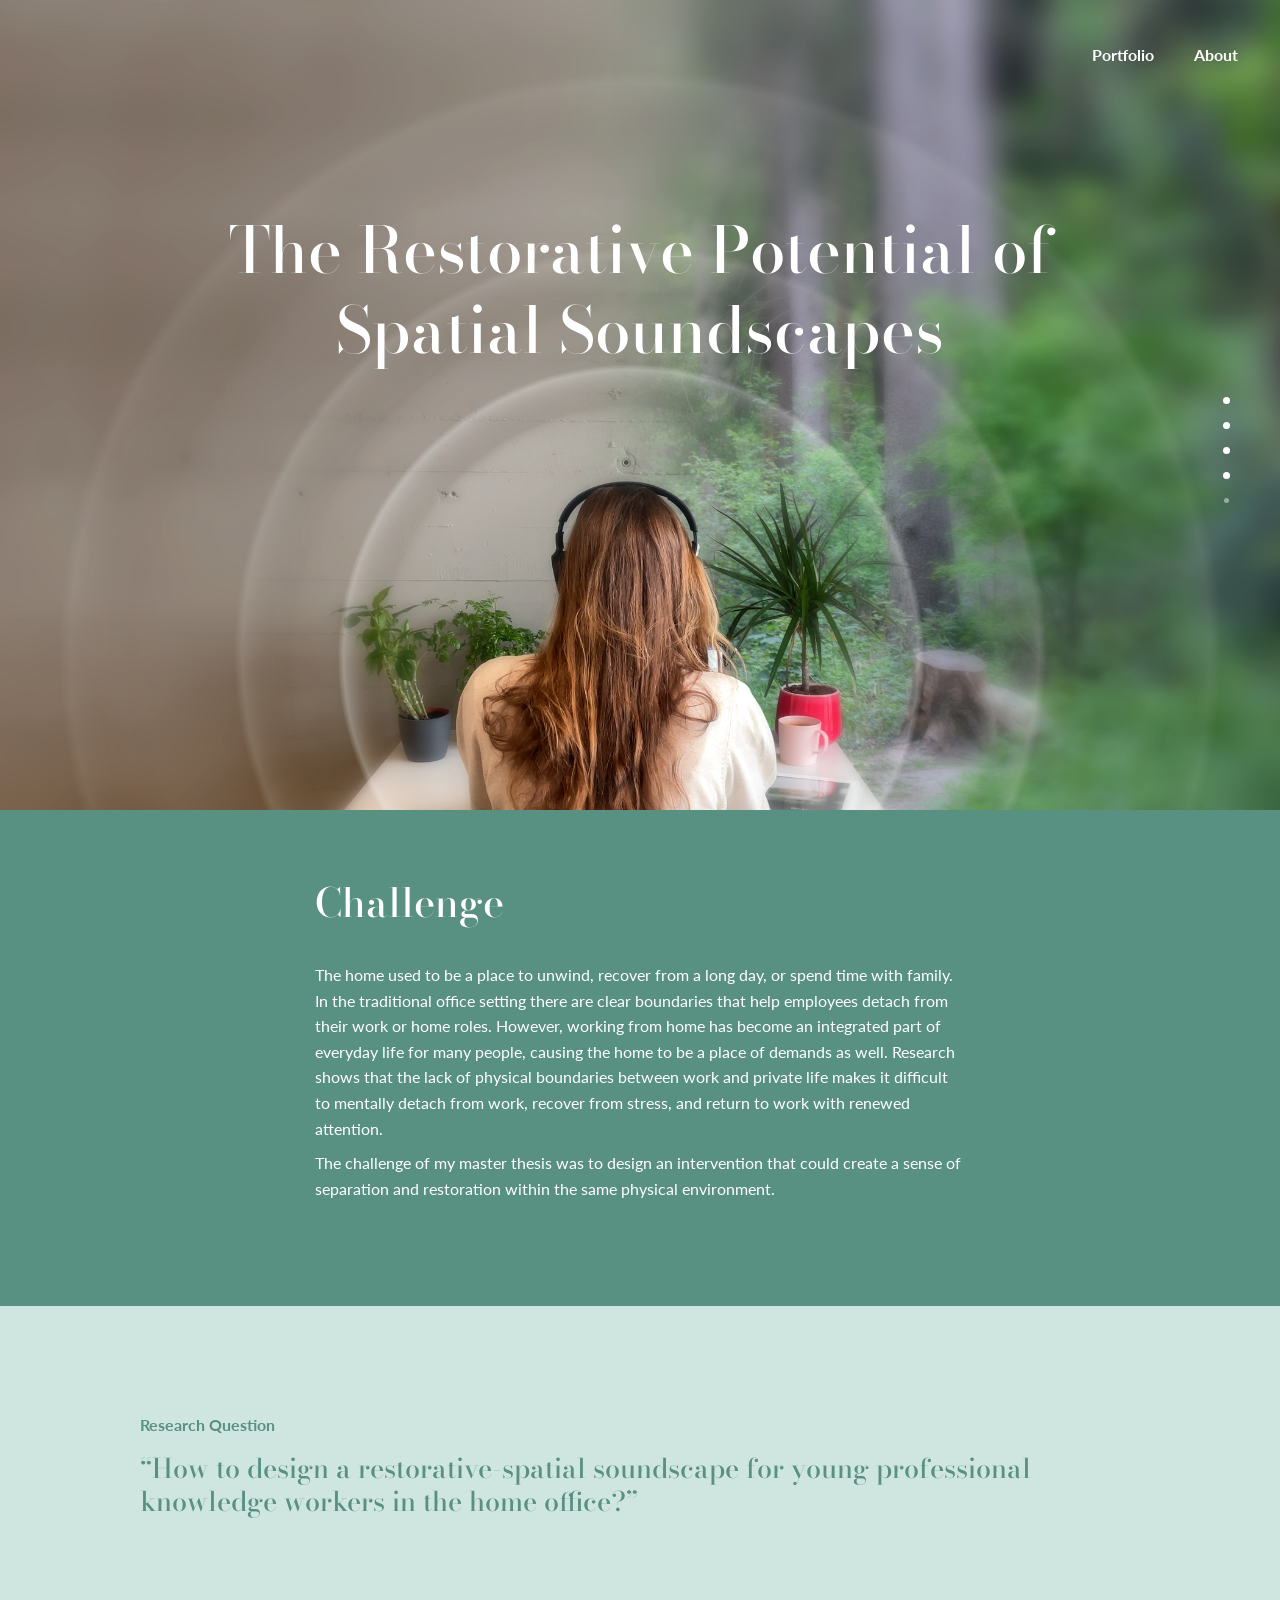
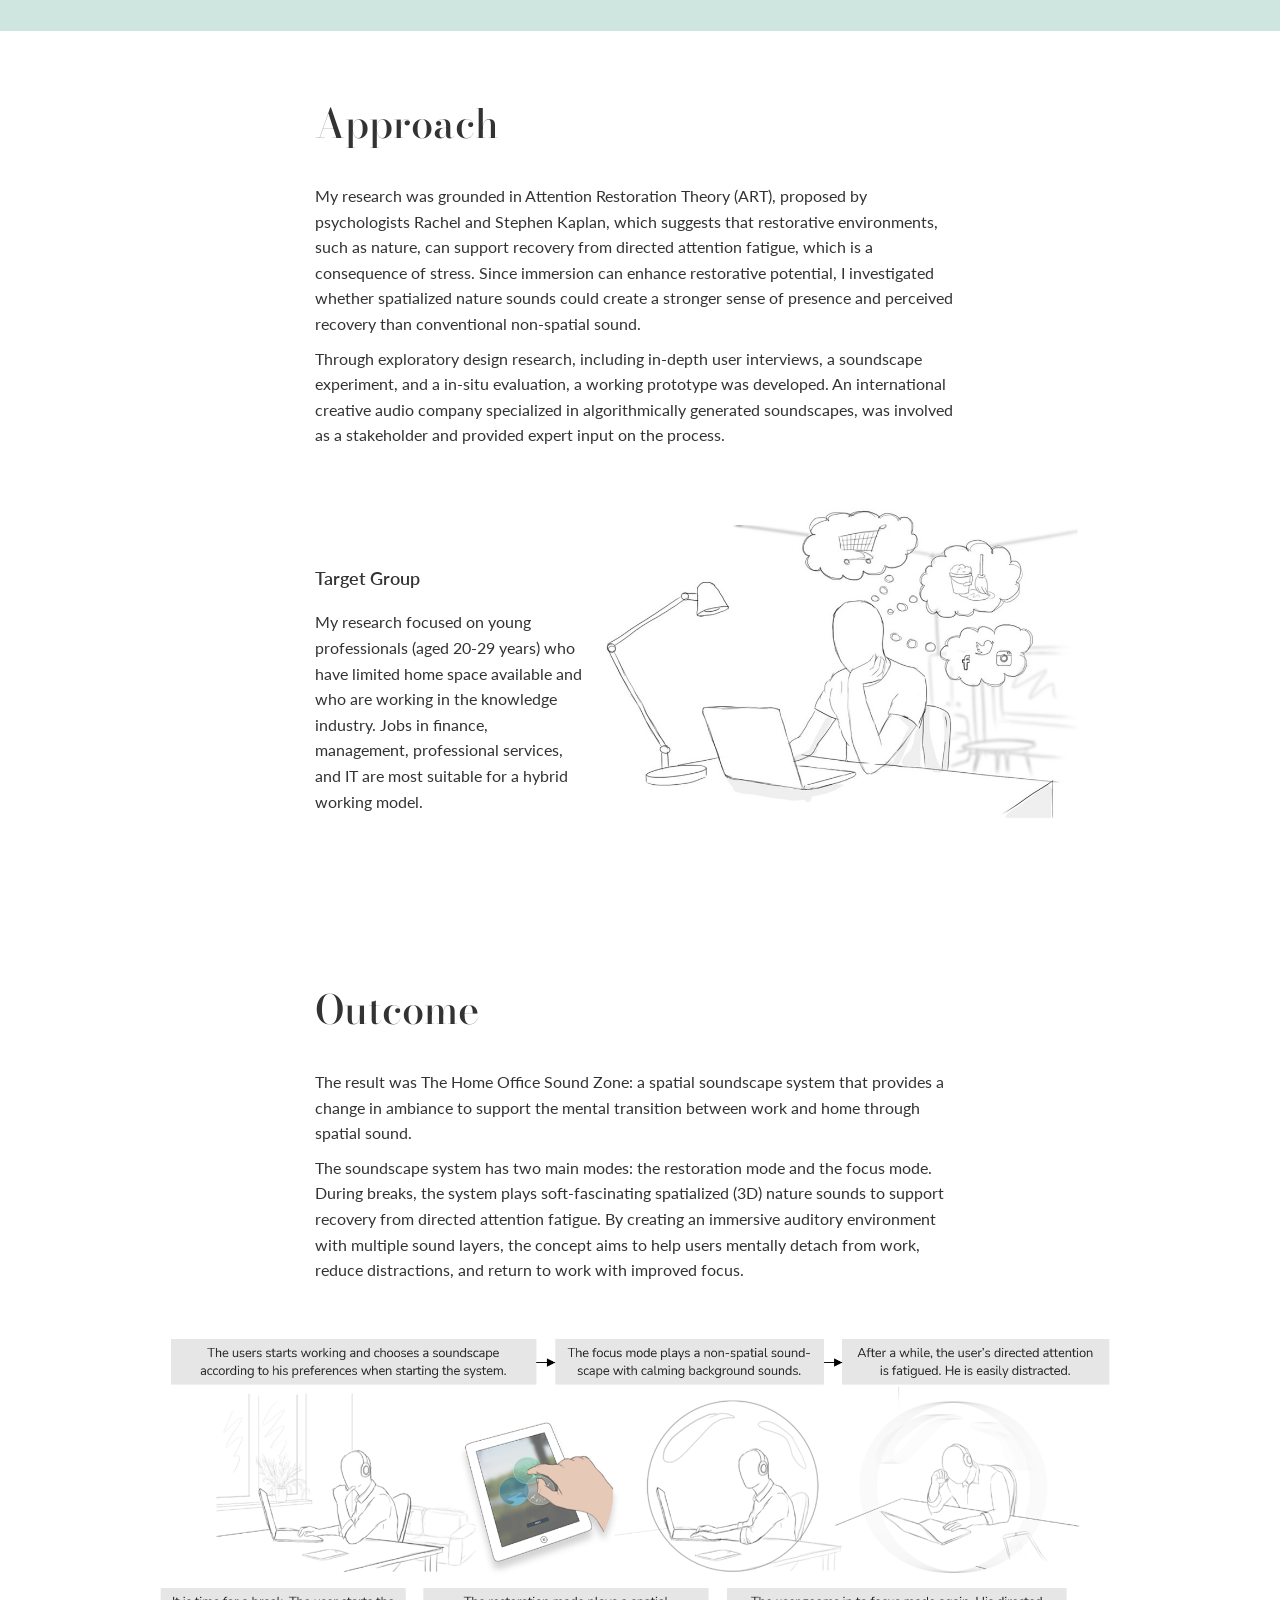
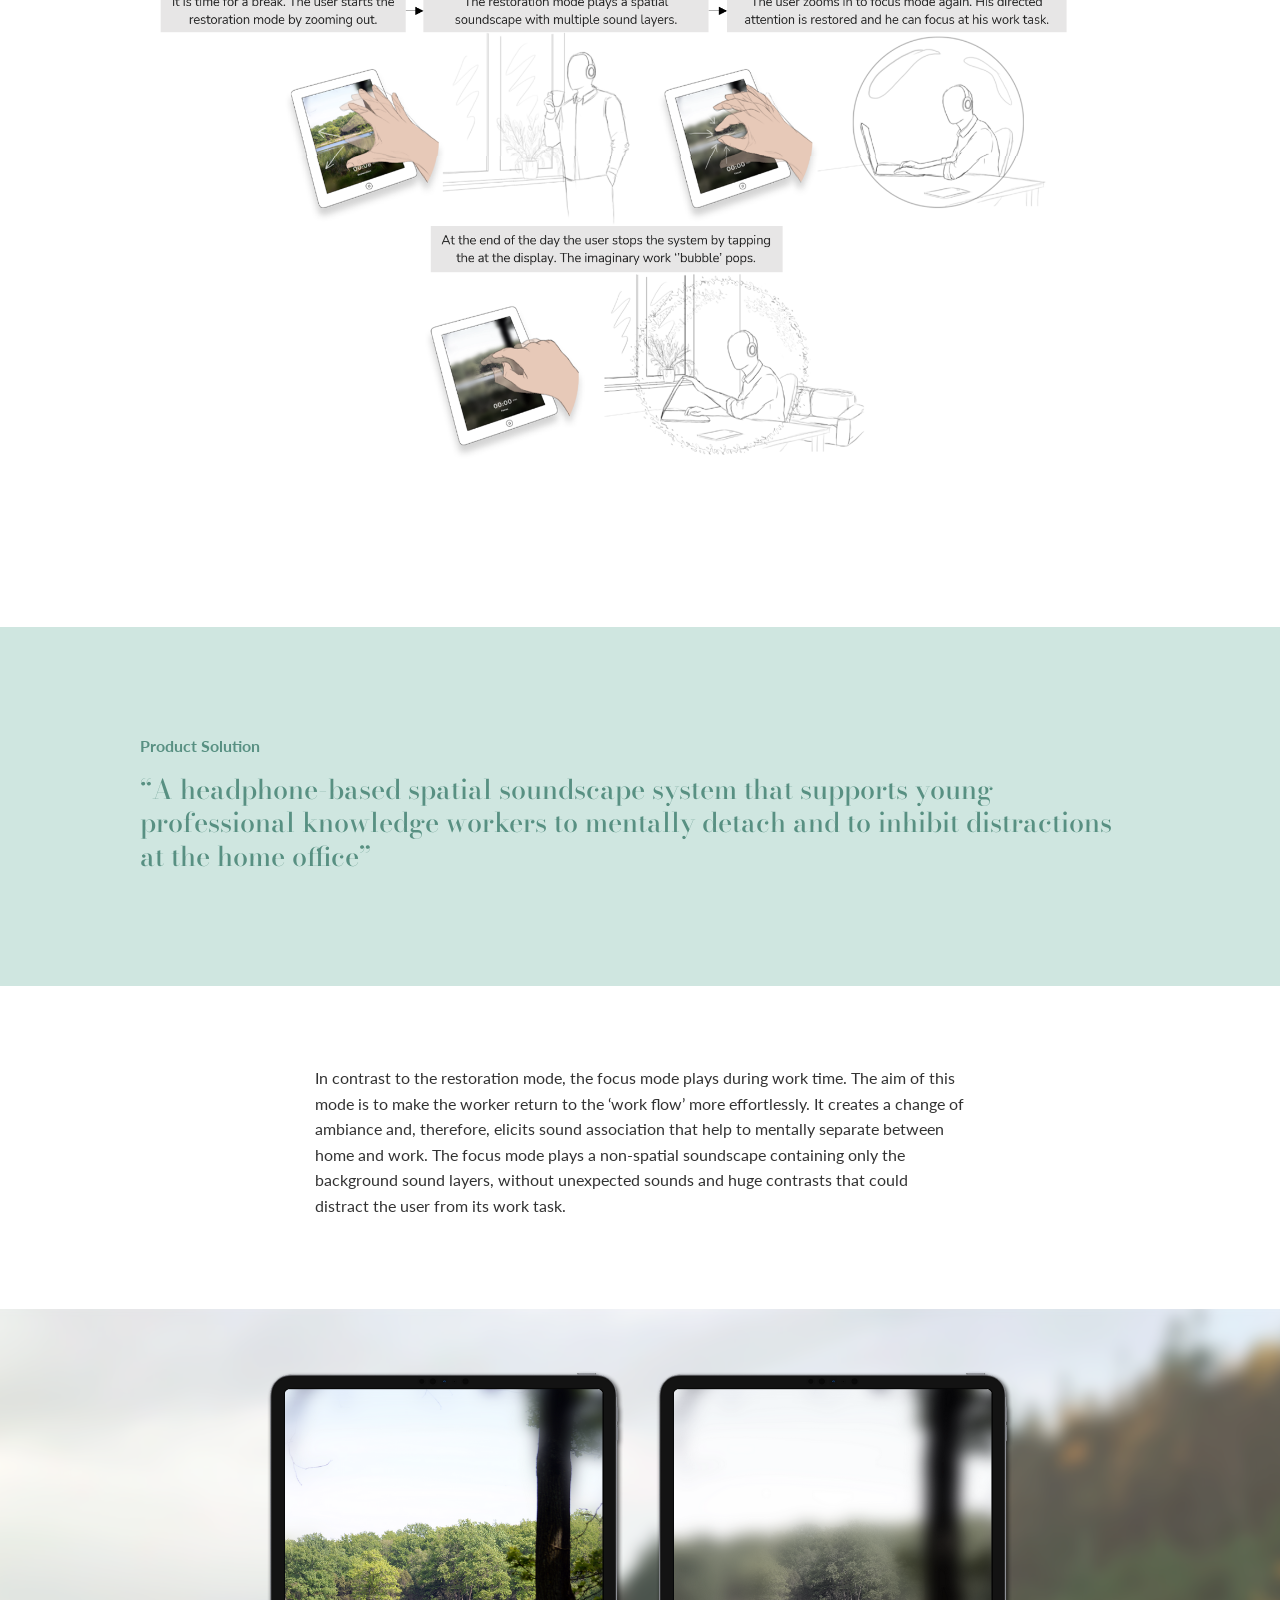
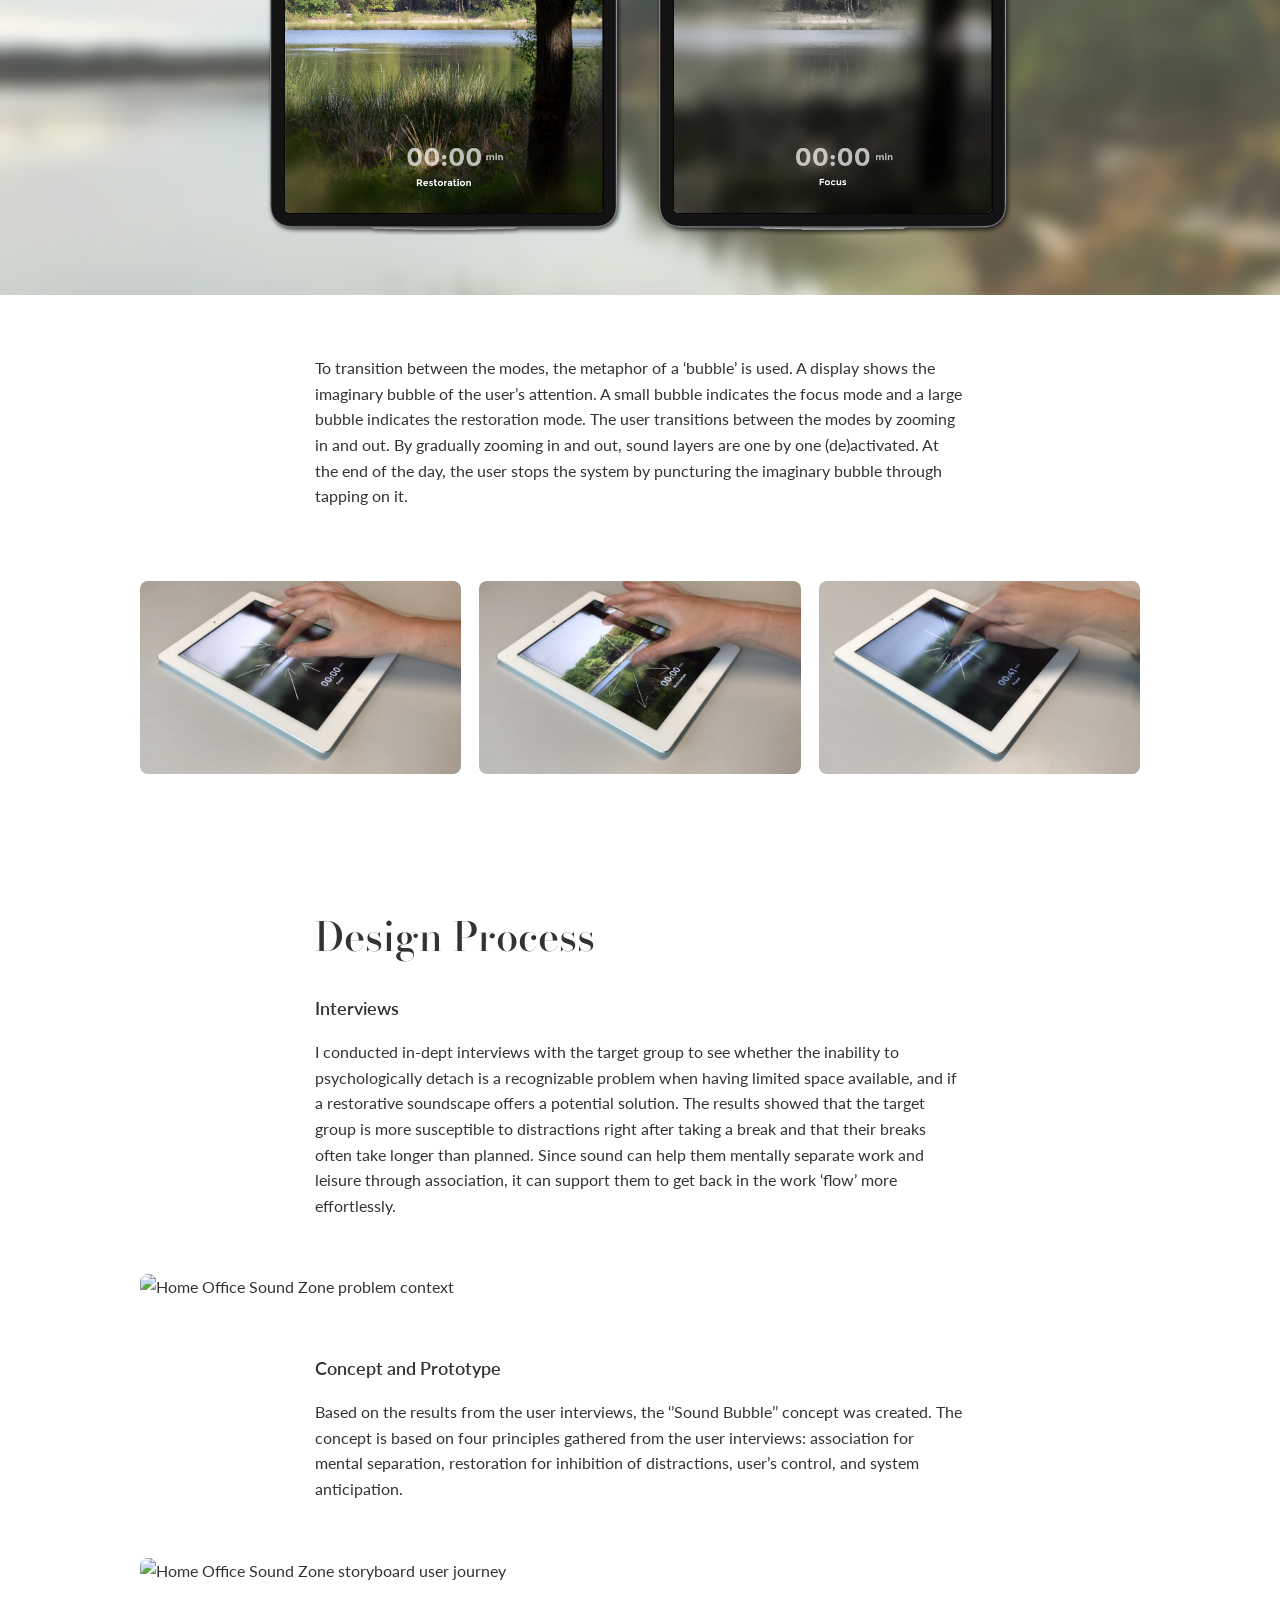
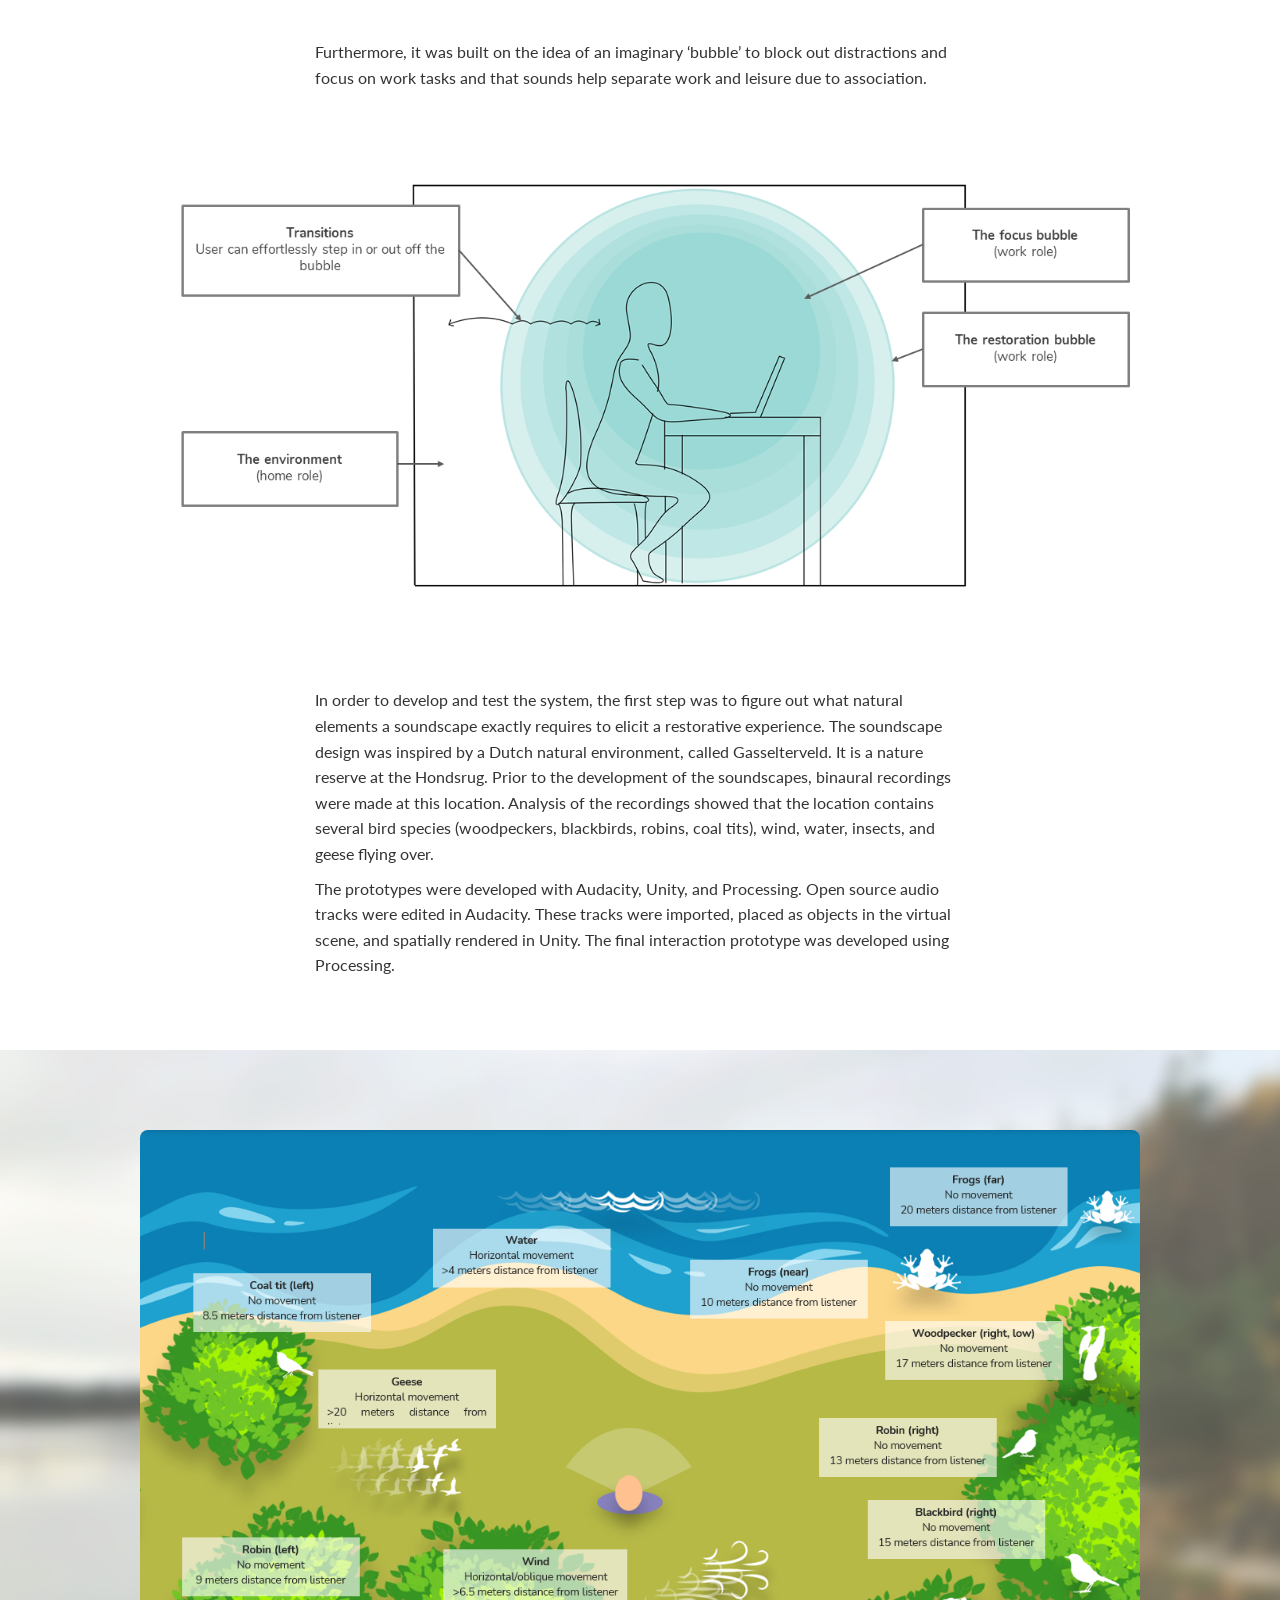
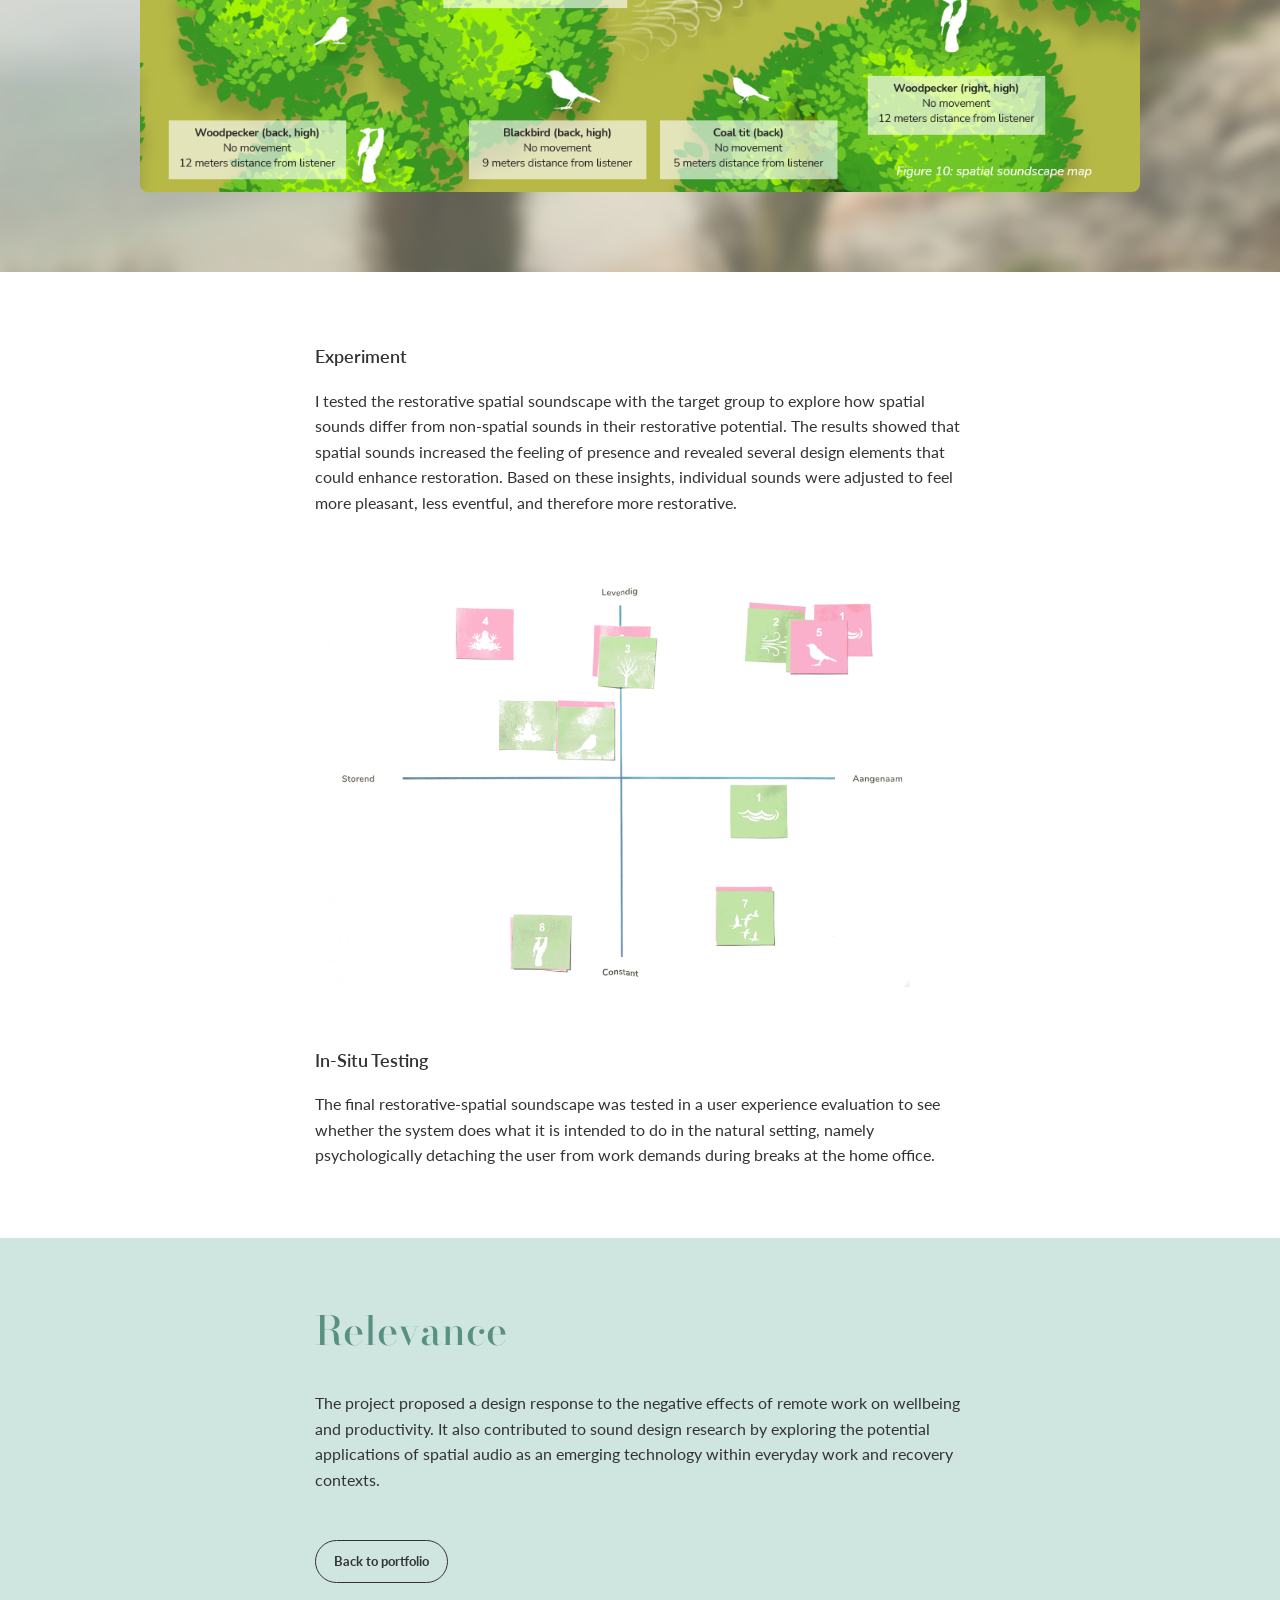
==== project-home-office.html @ e302a835 "Add files via upload" ====
<!DOCTYPE html>
<html lang="en">
<head>
  <meta charset="UTF-8" />
  <meta name="viewport" content="width=device-width, initial-scale=1.0" />

  <title>Project | Home Office Sound Zone</title>

  <!-- Google Fonts -->
  <link rel="preconnect" href="https://fonts.googleapis.com">
  <link rel="preconnect" href="https://fonts.gstatic.com" crossorigin>
  <link 
    href="https://fonts.googleapis.com/css2?family=Bodoni+Moda:wght@400;500;600;700&family=Lato:wght@400;700;900&display=swap" 
    rel="stylesheet"
  >

  <link rel="stylesheet" href="style.css" />
  <link rel="stylesheet" href="projectstyle.css">
</head>

<body>
  <a class="skip-link" href="#main">Skip to content</a>
    <nav class="project-side-nav" aria-label="Project sections">
      <ul class="side-nav-links">
        <li>
          <a href="#challenge">
            <span class="nav-text">Challenge</span>
            <span class="nav-line"></span>
          </a>
        </li>
        <li>
          <a href="#approach">
            <span class="nav-text">Approach</span>
            <span class="nav-line"></span>
          </a>
        </li>
        <li>
          <a href="#outcome">
            <span class="nav-text">Outcome</span>
            <span class="nav-line"></span>
          </a>
        </li>
        <li>
          <a href="#process">
            <span class="nav-text">Design Process</span>
            <span class="nav-line"></span>
          </a>
        </li>
        <li>
          <a href="#relevance">
            <span class="nav-text">Relevance</span>
            <span class="nav-line"></span>
          </a>
        </li>
      </ul>
    </nav>

  <main class="project-page" id="main">
    <div class="sticky-about">
      <a href="index.html" class="nav-about-link active">Portfolio</a>
      <a href="about.html" class="nav-about-link">About</a>
    </div>

    <!-- Title -->
    <section id="intro" class="project-detail-section project-title-section project-title-hero">
      <img
        src="pictures/homeofficesoundzonefrontpage.png"
        alt="Home Office Sound Zone landscape"
        class="project-title-background"
      >

      <div class="project-detail-layout project-title-content">
        <h1 class="hero-title project-detail-title-white">
          The Restorative Potential of Spatial Soundscapes
        </h1>
      </div>
    </section>

    <!-- Challenge -->
    <section id="challenge" class="project-detail-section project-challenge-section">
      <div class="project-detail-layout">
        <h2 class="project-detail-heading-centered">
          Challenge
        </h2>

        <div class="project-detail-text">
          <p>
The home used to be a place to unwind, recover from a long day, or spend time with family. In the traditional office setting there are clear boundaries that help employees detach from their work or home roles. However, working from home has become an integrated part of everyday life for many people, causing the home to be a place of demands as well. Research shows that the lack of physical boundaries between work and private life makes it difficult to mentally detach from work, recover from stress, and return to work with renewed attention.          
          </p>

          <p>
The challenge of my master thesis was to design an intervention that could create a sense of separation and restoration within the same physical environment.          
        </p> 
        <br>       
      </div>
      </div>
    </section>

    <!-- Research Question Quote -->
    <section class="project-detail-section project-quote-section">
      <div class="project-detail-layout">
        <p class="project-quote-label">
          Research Question
        </p>

        <p class="project-detail-quote-centered">
          “How to design a restorative-spatial soundscape for young professional knowledge workers in the home office?”
        </p>
      </div>
    </section>

    <!-- Approach -->
    <section id="approach" class="project-detail-section project-approach-section">
      <div class="project-detail-layout">
        <h2 class="project-detail-heading-centered">
          Approach
        </h2>

        <div class="project-detail-text">
          <p>
My research was grounded in Attention Restoration Theory (ART), proposed by psychologists Rachel and Stephen Kaplan, which suggests that restorative environments, such as nature, can support recovery from directed attention fatigue, which is a consequence of stress. Since immersion can enhance restorative potential, I investigated whether spatialized nature sounds could create a stronger sense of presence and perceived recovery than conventional non-spatial sound.          
          </p>
          <p>
Through exploratory design research, including in-depth user interviews, a soundscape experiment, and a in-situ evaluation, a working prototype was developed. An international creative audio company specialized in algorithmically generated soundscapes, was involved as a stakeholder and provided expert input on the process.          
          </p>
        </div>

        <div class="project-small-columns project-target-group">
          <div class="project-small-column-text">
            <h3 class="project-detail-subheading">
              Target Group
            </h3>

            <p>
My research focused on young professionals (aged 20-29 years) who have limited home space available and who are working in the knowledge industry. Jobs in finance, management, professional services, and IT are most suitable for a hybrid working model.
            </p>
          </div>

          <div class="project-small-column-image">
            <img
              src="pictures/homeofficesoundzonethinking.jpg"
              alt="Thinking process for Home Office Sound Zone"
            >
          </div>
        </div>
      </div>
    </section>

    <!-- Outcome -->
    <section id="outcome" class="project-detail-section project-outcome-section">
      <div class="project-detail-layout">
        <h2 class="project-detail-heading-centered">
          Outcome
        </h2>

        <div class="project-detail-text">
          <p>
          The result was The Home Office Sound Zone: a spatial soundscape system that provides a change in ambiance to support the mental transition between work and home through spatial sound.
          </p>

          <p>
            The soundscape system has two main modes: the restoration mode and the focus mode. During breaks, the system plays soft-fascinating spatialized (3D) nature sounds to support recovery from directed attention fatigue. By creating an immersive auditory environment with multiple sound layers, the concept aims to help users mentally detach from work, reduce distractions, and return to work with improved focus.
          </p>
        </div>
      </div>
            <div class="project-detail-layout">
        <div class="project-detail-full project-detail-storyboard">
          <img
            src="pictures/homeofficesoundzonestoryboard.png"
            alt="Home Office Sound Zone storyboard"
          >
        </div>
        </section>


    <!-- Solution Quote -->
    <section class="project-detail-section project-quote-section">
      <div class="project-detail-layout">
        <p class="project-quote-label">
          Product Solution
        </p>

        <p class="project-detail-quote-centered">
          “A headphone-based spatial soundscape system that supports young professional knowledge workers to mentally detach and to inhibit distractions at the home office”
        </p>
      </div>
    </section>

    <!-- Outcome Continued -->
    <section class="project-detail-section project-outcome-section">
      <div class="project-detail-layout">
        <div class="project-detail-text">
          <p>
            In contrast to the restoration mode, the focus mode plays during work time. The aim of this mode is to make the worker return to the ‘work flow’ more effortlessly. It creates a change of ambiance and, therefore, elicits sound association that help to mentally separate between home and work. The focus mode plays a non-spatial soundscape containing only the background sound layers, without unexpected sounds and huge contrasts that could distract the user from its work task.
          </p>
        </div>

        <div class="outcome-prototype-visual">
          <img
            src="pictures/homeofficesoundzonelandscape.png"
            alt="Home Office Sound Zone landscape"
            class="outcome-prototype-background"
          >

          <div class="outcome-prototype-images">
            <img
              src="pictures/homeofficesoundzoneinteractionprototyperestoration.png"
              alt="Home Office Sound Zone restoration mode interaction prototype"
            >

            <img
              src="pictures/homeofficesoundzoneinteractionprototypefocus.png"
              alt="Home Office Sound Zone focus mode interaction prototype"
            >
          </div>
        </div>

        <div class="project-detail-text">
          <p>
            <br>
            <br>
To transition between the modes, the metaphor of a ‘bubble’ is used. A display shows the imaginary bubble of the user’s attention. A small bubble indicates the focus mode and a large bubble indicates the restoration mode. The user transitions between the modes by zooming in and out. By gradually zooming in and out, sound layers are one by one (de)activated. At the end of the day, the user stops the system by puncturing the imaginary bubble through tapping on it.
          </p>
        </div>

        <div class="project-detail-full project-detail-image-grid">
          <img
            src="pictures/homeofficesoundzoneinteraction1.png"
            alt="Home Office Sound Zone interaction 1"
          >

          <img
            src="pictures/homeofficesoundzoneinteraction2.png"
            alt="Home Office Sound Zone interaction 2"
          >

          <img
            src="pictures/homeofficesoundzoneinteraction3.png"
            alt="Home Office Sound Zone interaction 3"
          >
        </div>
      </div>
    </section>

    <!-- Design Process -->
    <section id="process" class="project-detail-section project-process-section">
      <div class="project-detail-layout">
        <h2 class="project-detail-heading-centered">
          Design Process
        </h2>

        <div class="project-detail-text">
          <h3 class="project-detail-subheading">
            Interviews
          </h3>

          <p>
I conducted in-dept interviews with the target group to see whether the inability to psychologically detach is a recognizable problem when having limited space available, and if a restorative soundscape offers a potential solution. The results showed that the target group is more susceptible to distractions right after taking a break and that their breaks often take longer than planned. Since sound can help them mentally separate work and leisure through association, it can support them to get back in the work ‘flow’ more effortlessly. 
          </p>
        </div>

        <div class="project-detail-full project-detail-image-block">
          <img
            src="pictures/homeofficesoundzoneproblemcontext.png"
            alt="Home Office Sound Zone problem context"
          >
        </div>

        <div class="project-detail-text">
          <h3 class="project-detail-subheading">
            Concept and Prototype
          </h3>

          <p>
Based on the results from the user interviews, the ‘’Sound Bubble’’ concept was created. The concept is based on four principles gathered from the user interviews: association for mental separation, restoration for inhibition of distractions, user’s control, and system anticipation. 
          </p>
        </div>

        <div class="project-detail-full project-detail-image-block">
          <img
            src="pictures/homeofficesoundzonestoryboarduserjourney.png"
            alt="Home Office Sound Zone storyboard user journey"
          >
        </div>

        <div class="project-detail-text">
          <p>
Furthermore, it was built on the idea of an imaginary ‘bubble’ to block out distractions and focus on work tasks and that sounds help separate work and leisure due to association.
          </p>
        </div>

        <div class="project-detail-full project-detail-image-block">
          <img
            src="pictures/homeofficesoundzonelandscapebubbleconcept.png"
            alt="Home Office Sound Zone landscape bubble concept"
          >
        </div>

        <div class="project-detail-text">
          <p>
In order to develop and test the system, the first step was to figure out what natural elements a soundscape exactly requires to elicit a restorative experience. The soundscape design was inspired by a Dutch natural environment, called Gasselterveld. It is a nature reserve at the Hondsrug. Prior to the development of the soundscapes, binaural recordings were made at this location. Analysis of the recordings showed that the location contains several bird species (woodpeckers, blackbirds, robins, coal tits), wind, water, insects, and geese flying over.
          </p>

          <p>
The prototypes were developed with Audacity, Unity, and Processing. Open source audio tracks were edited in Audacity. These tracks were imported, placed as objects in the virtual scene, and spatially rendered in Unity. The final interaction prototype was developed using Processing.
          </p>
        </div>

        <div class="soundscape-map-visual">
          <img
            src="pictures/homeofficesoundzonelandscape.png"
            alt="Home Office Sound Zone landscape"
            class="soundscape-map-background"
          >

          <div class="soundscape-map-image">
            <img
              src="pictures/homeofficesoundzonesoundscapemap.png"
              alt="Home Office Sound Zone soundscape map"
            >
          </div>
        </div>

        <div class="project-detail-text">
          <h3 class="project-detail-subheading">
            Experiment
          </h3>

          <p>
I tested the restorative spatial soundscape with the target group to explore how spatial sounds differ from non-spatial sounds in their restorative potential. The results showed that spatial sounds increased the feeling of presence and revealed several design elements that could enhance restoration. Based on these insights, individual sounds were adjusted to feel more pleasant, less eventful, and therefore more restorative.
          </p>
        </div>

        <div class="project-detail-full project-detail-image-block project-detail-image-small">
          <img
            src="pictures/homeofficesoundzoneexperiment.png"
            alt="Home Office Sound Zone experiment"
          >
        </div>

        <div class="project-detail-text">
          <h3 class="project-detail-subheading">
            In-Situ Testing
          </h3>

          <p>
The final restorative-spatial soundscape was tested in a user experience evaluation to see whether the system does what it is intended to do in the natural setting, namely psychologically detaching the user from work demands during breaks at the home office.
          </p>
        </div>
      </div>
    </section>

    <!-- Relevance -->
    <section id="relevance" class="project-detail-section project-relevance-section">
      <div class="project-detail-layout">
        <h2 class="project-detail-heading-centered">
          Relevance
        </h2>

        <div class="project-detail-text">
          <p>
The project proposed a design response to the negative effects of remote work on wellbeing and productivity. It also contributed to sound design research by exploring the potential applications of spatial audio as an emerging technology within everyday work and recovery contexts.
          </p>
        </div>

        <div class="project-back-wrap">
          <a href="index.html#project-home-office" class="case-read-more">Back to portfolio</a>
        </div>
      </div>
    </section>

  </main>

  <script src="script.js"></script>
</body>
</html>
---- style.css ----
/* =========================
   Reset & Base
========================= */

* {
  box-sizing: border-box;
  margin: 0;
  padding: 0;
}

html {
  scroll-behavior: smooth;
}

body {
  font-family: "Lato", sans-serif;
  background-color: #ffffff;
  color: #333333;
  font-size: 16px;
  line-height: 1.6;
  font-weight: 400;
  overflow-x: hidden;
}

a {
  color: inherit;
  text-decoration: none;
}

img {
  display: block;
  max-width: 100%;
}

/* =========================
   Variables
========================= */

:root {
  --text: #333333;

  --purple-bg: #dcc9df;
  --purple: #7f4673;
  --purple-muted: #b8a6bb;

  --green-bg: #cfe6e0;
  --green: #589082;
  --green-muted: #679a8e;
  --green-light: #bae0d7;
  --green-dark: #35655c;

  --line: rgba(51, 51, 51, 0.35);
  --container: 1000px;
}

/* =========================
   Global Layout
========================= */

.container {
  width: min(100% - 80px, var(--container));
  margin: 0 auto;
}

.section-heading {
  font-family: "Bodoni Moda", Georgia, serif;
  font-size: clamp(28px, 4vw, 42px);
  line-height: 1.15;
  font-weight: 500;
  margin-bottom: 24px;
  color: #333333;
}

/* =========================
   Section Text
========================= */

/* =========================
   Side Navigation
========================= */

.side-nav {
  position: fixed;
  right: 4vw;
  top: 50%;
  transform: translateY(-50%);
  z-index: 100;
  font-family: "Lato", sans-serif;
}

.side-nav-links {
  list-style: none;
  padding: 0;
  margin: 0;
  display: flex;
  flex-direction: column;
  gap: 9px;
  align-items: flex-end;
}

.side-nav-links li a {
  display: flex;
  align-items: center;
  justify-content: flex-end;
  gap: 8px;
  height: 16px;
  transition: gap 0.2s ease;
}

.side-nav-links li a:hover {
  gap: 12px;
}

.side-nav-links .nav-line {
  display: block;
  width: 5px;
  height: 5px;
  border-radius: 50%;
  background-color: rgba(0, 0, 0, 0.3);
  opacity: 0.45;
  transition: background-color 0.25s ease, transform 0.25s ease, opacity 0.25s ease;
}

.side-nav-links li a:hover .nav-line,
.side-nav-links li.active .nav-line {
  opacity: 1;
}

.side-nav-links .nav-text {
  font-size: 16px;
  line-height: 1.6;
  font-weight: 700;
  color: rgba(0, 0, 0, 0.75);
  opacity: 0;
  transform: translateX(12px);
  transition: opacity 0.25s ease, transform 0.25s ease, color 0.2s ease;
  white-space: nowrap;
}

.side-nav-links li a:hover .nav-text {
  opacity: 1;
  transform: translateX(0);
  color: var(--text);
}

.side-nav-links li a:hover .nav-line {
  background-color: var(--text);
  transform: scale(1.6);
  opacity: 1;
}

.side-nav-links li.active .nav-line {
  background-color: var(--text);
  transform: scale(1.6);
  opacity: 1;
}

/* Side nav colors per active section — default */
.side-nav.on-intro .side-nav-links .nav-line {
  background-color: var(--purple);
}
.side-nav.on-intro .side-nav-links .nav-text {
  color: var(--purple);
}

.side-nav.on-profile .side-nav-links .nav-line,
.side-nav.on-experience .side-nav-links .nav-line,
.side-nav.on-contact .side-nav-links .nav-line {
  background-color: var(--purple);
}
.side-nav.on-profile .side-nav-links .nav-text,
.side-nav.on-experience .side-nav-links .nav-text,
.side-nav.on-contact .side-nav-links .nav-text {
  color: var(--purple);
}

.side-nav.on-projects .side-nav-links .nav-line {
  background-color: var(--green-muted);
}
.side-nav.on-projects .side-nav-links .nav-text {
  color: var(--green-dark);
}

.side-nav.on-creative .side-nav-links .nav-line {
  background-color: var(--purple);
}
.side-nav.on-creative .side-nav-links .nav-text {
  color: var(--purple);
}

/* Side nav hover / active */
.side-nav.on-intro .side-nav-links li a:hover .nav-line {
  background-color: var(--purple);
}
.side-nav.on-intro .side-nav-links li a:hover .nav-text {
  color: var(--purple);
}

.side-nav.on-profile .side-nav-links li.active .nav-line,
.side-nav.on-profile .side-nav-links li a:hover .nav-line,
.side-nav.on-experience .side-nav-links li.active .nav-line,
.side-nav.on-experience .side-nav-links li a:hover .nav-line {
  background-color: var(--purple);
}

.side-nav.on-profile .side-nav-links li a:hover .nav-text,
.side-nav.on-experience .side-nav-links li a:hover .nav-text {
  color: var(--purple);
}

.side-nav.on-projects .side-nav-links li.active .nav-line,
.side-nav.on-projects .side-nav-links li a:hover .nav-line {
  background-color: var(--green-muted);
}

.side-nav.on-projects .side-nav-links li a:hover .nav-text {
  color: var(--green-dark);
}

.side-nav.on-creative .side-nav-links li.active .nav-line,
.side-nav.on-creative .side-nav-links li a:hover .nav-line {
  background-color: var(--purple);
}

.side-nav.on-creative .side-nav-links li a:hover .nav-text {
  color: var(--purple);
}

/* =========================
   Sticky About Link
========================= */

.sticky-about {
  position: fixed;
  top: 32px;
  right: calc(max(40px, calc((100vw - 1000px) / 2)) - 220px);
  z-index: 90;
  display: flex;
  gap: 4px;
  max-width: calc(100vw - 32px);
}

@media (max-width: 1439px) {
  .sticky-about {
    right: 24px;
  }
}

.nav-about-link {
  display: inline-block;
  font-family: "Lato", sans-serif;
  font-size: 16px;
  font-weight: 700;
  color: #333333;
  text-decoration: none;
  border-radius: 999px;
  padding: 10px 18px;
  transition: background-color 0.2s ease, color 0.2s ease;
}

.nav-about-link.active {
  color: #333333;
  background-color: transparent;
}

.nav-about-link:hover {
  background-color: var(--purple);
  color: #ffffff;
}

.nav-about-link.section-intro {
  color: var(--purple);
}
.nav-about-link.section-intro:hover {
  background-color: var(--purple);
  color: #ffffff;
}

.nav-about-link.section-profile,
.nav-about-link.section-experience {
  color: var(--purple);
}
.nav-about-link.section-profile:hover,
.nav-about-link.section-experience:hover {
  background-color: var(--purple);
  color: #ffffff;
}

.nav-about-link.section-projects {
  color: var(--green-dark);
}
.nav-about-link.section-projects:hover {
  background-color: var(--green);
  color: #ffffff;
}

.nav-about-link.section-creative {
  color: var(--purple);
}
.nav-about-link.section-creative:hover {
  background-color: var(--purple);
  color: #ffffff;
}

.nav-about-link.section-contact {
  color: var(--purple);
}
.nav-about-link.section-contact:hover {
  background-color: var(--purple);
  color: #ffffff;
}

/* =========================
   Buttons
========================= */

/* Shared pill button style */
.hero-button,
.case-read-more,
.contact-linkedin-button {
  display: inline-block;
  border: 1px solid #333333;
  border-radius: 999px;
  padding: 10px 18px;
  font-size: 13px;
  background-color: transparent;
  font-weight: 700;
  color: #333333;
  transition: background-color 0.2s ease, border-color 0.2s ease, color 0.2s ease;
}

/* Pill button sizing */
.hero-button {
  border-color: #333333;
  color: #333333;
}

.hero-buttons {
  display: flex;
  flex-wrap: wrap;
  gap: 12px;
  margin-top: 36px;
}

.case-read-more {
  align-self: flex-start;
}

/* Pill button hover colors */
.contact-linkedin-button:hover {
  background-color: var(--green);
  border-color: var(--green);
  color: #ffffff;
}

.hero-section .hero-button:hover {
  background-color: var(--green);
  border-color: var(--green);
  color: #ffffff;
}

.hero-button:hover,
.case-read-more:hover {
  background-color: var(--green);
  border-color: var(--green);
  color: #ffffff;
}

.case-read-more.is-disabled,
.case-read-more.is-disabled:hover {
  border-color: #767676;
  color: #767676;
  background-color: transparent;
  cursor: default;
}

/* Shared round button style */
.painting-arrow {
  border-radius: 50%;
  cursor: pointer;
  display: flex;
  align-items: center;
  justify-content: center;
  line-height: 1;
  font-weight: 300;
  font-family: "Lato", sans-serif;
}

/* Gallery carousel round buttons */
.painting-arrow {
  position: absolute;
  top: 210px;
  z-index: 10;
  width: 42px;
  height: 42px;
  border: none;
  background-color: #ffffff;
  color: var(--purple);
  font-size: 24px;
  padding: 0;
  transform: none;
  transition: background-color 0.2s ease, color 0.2s ease;
}

.painting-arrow:hover {
  background-color: var(--purple);
  color: #ffffff;
}

.painting-arrow-left {
  left: -64px;
  padding-right: 3px;
  padding-bottom: 3px;
}

.painting-arrow-right {
  right: -64px;
  padding-left: 3px;
  padding-bottom: 3px;
}

/* =========================
   Intro
========================= */

.hero-section {
  position: relative;
  z-index: 2;
  min-height: 100vh;
  display: flex;
  align-items: flex-start;
  background-color: #ffffff;
  padding: 120px 0 40px;
}

.hero-section-content {
  margin-top: 50px;
  opacity: 1;
  filter: blur(0);
  transform: translateY(0);
  transition: opacity 0.1s linear, filter 0.1s linear, transform 0.1s linear;
}

.hero-index-grid {
  display: grid;
  grid-template-columns: minmax(0, 1.2fr) minmax(0, 0.8fr);
  gap: 48px;
  align-items: center;
  max-width: 100%;
}

.hero-index-text {
  min-width: 0;
  max-width: 100%;
}

.hero-index-image {
  min-width: 0;
  max-width: 100%;
  width: 100%;
  max-width: 360px;
  justify-self: end;
}

.hero-index-image img {
  width: 100%;
  height: 460px;
  object-fit: cover;
  object-position: center top;
  border-radius: 6px;
  box-shadow: 0 18px 48px rgba(51, 51, 51, 0.08);
}

.hero-title {
  max-width: 100%;
  overflow-wrap: break-word;
  font-family: "Bodoni Moda", Georgia, serif;
  font-size: clamp(40px, 5vw, 64px);
  line-height: 1.25;
  font-weight: 500;
  color: var(--green);
}

.hero-title em {
  color: #7fa69b;
}

.hero-body {
  max-width: 450px;
  margin-top: 40px;
  font-family: "Lato", sans-serif;
  color: #333333;
}

.hero-body .hero-skill {
  color: var(--green-dark);
  font-weight: 700;
}

.hero-section .text-link:hover {
  color: var(--green-dark);
}

@media (max-width: 850px) {
  .hero-index-grid {
    grid-template-columns: 1fr;
  }

  .hero-index-image {
    display: none;
  }
}

/* =========================
   Profile / Hero
========================= */

.hero {
  position: relative;
  z-index: 1;
  min-height: 90vh;
  display: flex;
  align-items: center;
  padding: 170px 0 120px;
  background-color: #ffffff;
}

.hero-layout {
  display: grid;
  grid-template-columns: 1fr 1fr;
  gap: 64px;
  align-items: center;
}

.hero-content {
  order: 1;
  max-width: 560px;
  position: relative;
  z-index: 10;
  background-color: #ffffff;
  padding: 24px 0;
}

.hero-image {
  order: 2;
  align-self: start;
  margin-top: -90px;
  position: relative;
  z-index: 1;
}

.hero-image img {
  width: 100%;
  height: 560px;
  object-fit: cover;
  object-position: center top;
  border-radius: 6px;
}

.hero-content .section-heading {
  position: relative;
  z-index: 3;
  width: 760px;
  max-width: none;
  white-space: nowrap;
  color: var(--purple);
}

.hero-content p {
  max-width: 650px;
  color: var(--text);
  margin-bottom: 18px;
}

.hero-content p span {
  font-family: inherit;
  font-size: inherit;
  line-height: inherit;
  font-weight: 700;
}

.text-link {
  color: inherit;
  font-weight: 700;
  text-decoration: none;
}

.text-link:hover {
  color: var(--purple);
}

.external-link::after {
  content: "↗";
  display: inline-block;
  margin-left: -1px;
  font-size: 0.8em;
  font-weight: 700;
  line-height: 1;
  transform: translateY(-1px);
}

/* =========================
   Main Sections
========================= */

.experience-section,
.projects-section,
.creative-section {
  position: relative;
  min-height: 100vh;
  padding: 120px 0 160px;
}

.experience-section {
  z-index: 5;
  background-color: var(--purple-bg);
  overflow: hidden;
  padding: 120px 0;
}

.projects-section {
  z-index: 6;
  background-color: #ffffff;
  margin-top: -50px;
  overflow: hidden;
  padding: 120px 0;
}

.creative-section {
  z-index: 7;
  background-color: #ffffff;
}

.experience-section .section-heading,
.creative-section .section-heading {
  color: var(--purple);
}

/* =========================
   Experience Timeline
========================= */

.experience-section::before {
  content: "";
  position: absolute;
  top: 0;
  bottom: 0;
  left: calc((100% - min(100% - 80px, var(--container))) / 2 + 300px);
  width: 1px;
  background-color: rgba(51, 51, 51, 0.28);
  z-index: 1;
}

.experience-section .container {
  display: grid;
  grid-template-columns: 220px 1fr;
  column-gap: 80px;
  align-items: start;
  position: relative;
  z-index: 2;
}

.experience-timeline {
  position: relative;
  max-width: 900px;
  margin-top: 8px;
  padding-left: 48px;
}

.experience-timeline::before {
  display: none;
}

.experience-item {
  position: relative;
  display: grid;
  grid-template-columns: 130px 1fr;
  column-gap: 56px;
  align-items: start;
  margin-bottom: 62px;
}

.experience-item:last-child {
  margin-bottom: 0;
}

.timeline-marker {
  position: absolute;
  top: 8px;
  left: -48px;
  width: 11px;
  height: 11px;
  border-radius: 50%;
  background-color: var(--purple);
  transform: translateX(-50%);
  z-index: 3;
  opacity: 0;
  transition: opacity 0.5s ease;
}

.experience-date {
  color: var(--purple);
  text-align: left;
  padding-top: 0;
  margin: 0;
}

.experience-main,
.experience-details {
  opacity: 0;
  filter: blur(8px);
  transform: translateY(24px);
  transition: opacity 1.1s ease, filter 1.1s ease, transform 1.1s ease;
}

.experience-item.is-visible .experience-main,
.experience-item.is-visible .experience-details {
  opacity: 1;
  filter: blur(0);
  transform: translateY(0);
}

.experience-item.is-visible .timeline-marker {
  opacity: 1;
}

.experience-details h3,
.experience-details h4 {
  font-weight: 700;
  color: var(--purple);
  margin: 0 0 10px;
}

.experience-description {
  max-width: 470px;
  color: #333333;
  margin: 0;
}

/* =========================
   Project Cards
========================= */

.case-list {
  display: flex;
  flex-direction: column;
  gap: 72px;
  width: 100%;
  margin: 0;
}

.case-card {
  position: relative;
  display: grid;
  grid-template-columns: 1fr 1.15fr;
  min-height: 400px;
  overflow: hidden;
  border-radius: 6px;
  background-color: #ffffff;
  box-shadow: 0 18px 48px rgba(51, 51, 51, 0.08);
}

.case-card::after {
  content: "";
  position: absolute;
  inset: 0;
  z-index: 5;
  pointer-events: none;
  background-color: rgba(255, 255, 255, 0.7);
  opacity: 1;
  transition: opacity 0.45s ease;
}

.case-card.is-visible::after {
  opacity: 0;
}

.case-card .case-content,
.case-card .case-image {
  transition: filter 0.45s ease;
  filter: blur(2px);
}

.case-card.is-visible .case-content,
.case-card.is-visible .case-image {
  filter: blur(0);
}

.case-card-reverse {
  grid-template-columns: 1.15fr 1fr;
}

.case-content {
  order: 1;
  padding: 36px 40px 36px 44px;
  background-color: #ffffff;
  display: flex;
  flex-direction: column;
  justify-content: center;
}

.case-image {
  order: 2;
  position: relative;
  width: 100%;
  height: 100%;
  min-height: 400px;
  overflow: hidden;
  background-color: #f1edf2;
}

.case-card-reverse .case-content {
  order: 2;
}

.case-card-reverse .case-image {
  order: 1;
}

.case-image img {
  width: 100%;
  height: 100%;
  object-fit: cover;
  object-position: center;
}

.case-content h2,
.case-content h3 {
  max-width: 480px;
  font-family: "Lato", sans-serif;
  font-size: 18px;
  line-height: 1.4;
  font-weight: 600;
  color: #333333;
  margin-bottom: 16px;
}

.case-content p {
  max-width: 460px;
  color: #333333;
  margin-bottom: 24px;
}

@media (max-width: 850px) {
  .case-list {
    gap: 48px;
  }

  .case-card,
  .case-card-reverse {
    grid-template-columns: 1fr;
    min-height: 0;
  }

  .case-card .case-image,
  .case-card-reverse .case-image {
    order: 1;
    min-height: 240px;
    height: 260px;
  }

  .case-card .case-content,
  .case-card-reverse .case-content {
    order: 2;
    padding: 24px;
  }
}

/* =========================
   Painting Gallery Carousel
========================= */

.painting-carousel {
  position: relative;
  margin-top: 72px;
  display: flex;
  align-items: center;
  justify-content: center;
}

.painting-viewport {
  width: 100%;
  overflow: hidden;
  padding: 56px 0 90px;
}

.painting-track {
  display: flex;
  align-items: center;
  gap: 0;
  transition: transform 0.45s ease;
  will-change: transform;
}

.painting-card {
  flex: 0 0 290px;
  opacity: 0.55;
  transform: scale(0.82);
  transition: transform 0.45s ease, opacity 0.45s ease;
}

.painting-card.is-active {
  flex-basis: 460px;
  opacity: 1;
  transform: scale(1);
}

.painting-card img {
  width: 100%;
  height: auto;
  border-radius: 5px;
  box-shadow: 0 20px 46px rgba(51, 51, 51, 0.16);
  filter: blur(2px);
  transition: filter 0.45s ease, box-shadow 0.45s ease;
}

.painting-card.is-active img {
  box-shadow: 0 28px 70px rgba(51, 51, 51, 0.22);
  filter: blur(0);
}

.painting-caption {
  margin-top: 18px;
  opacity: 0;
  transform: translateY(6px);
  transition: opacity 0.3s ease, transform 0.3s ease;
  text-align: left;
}

.painting-card.is-active .painting-caption {
  opacity: 1;
  transform: translateY(0);
}

.painting-caption h3,
.painting-caption h4 {
  font-weight: 700;
  color: #333333;
  margin-bottom: 4px;
}

.painting-caption p {
  font-size: 13px;
  line-height: 1.2;
  color: #333333;
}

/* =========================
   Contact Section
========================= */

.contact-section {
  position: relative;
  z-index: 8;
  min-height: 70vh;
  display: flex;
  align-items: center;
  background-color: #ffffff;
  padding: 140px 0;
}

.contact-content {
  opacity: 0.15;
  filter: blur(14px);
  transform: translateY(36px);
  transition: opacity 0.8s ease, filter 0.8s ease, transform 0.8s ease;
}

.contact-content.is-visible {
  opacity: 1;
  filter: blur(0);
  transform: translateY(0);
}

h1 {
  font-family: "Bodoni Moda", Georgia, serif;
  font-weight: 600;
}

h3 {
  font-size: 16px;
  font-weight: 600;
}

h2 {
  max-width: 760px;
  font-family: "Bodoni Moda", Georgia, serif;
  font-size: clamp(28px, 5vw, 40px);
  line-height: 1.15;
  font-weight: 500;
  color: #333333;
  margin-bottom: 36px;
}

/* =========================
   About page responsiveness
   (desktop above untouched)
========================= */

@media (max-width: 900px) {
  .hero {
    min-height: 0;
    padding: 120px 0 80px;
  }

  .hero-layout {
    grid-template-columns: 1fr;
    gap: 32px;
  }

  .hero-image {
    order: 1;
    margin-top: 0;
  }

  .hero-image img {
    height: 380px;
  }

  .hero-content {
    order: 2;
    max-width: 100%;
  }

  .hero-content .section-heading {
    width: auto;
    max-width: 100%;
    white-space: normal;
  }

  .hero-content p {
    max-width: 100%;
  }

  .experience-section,
  .creative-section {
    padding: 80px 0;
    min-height: 0;
  }

  .experience-section::before {
    display: none;
  }

  .experience-section .container {
    grid-template-columns: 1fr;
    row-gap: 32px;
    column-gap: 0;
  }

  .experience-timeline {
    padding-left: 24px;
  }

  .timeline-marker {
    left: -24px;
  }

  .experience-item {
    grid-template-columns: 1fr;
    row-gap: 8px;
    column-gap: 0;
    margin-bottom: 40px;
  }

  .painting-carousel {
    margin-top: 40px;
  }

  .painting-viewport {
    padding: 24px 0 80px;
  }

  .painting-card {
    flex: 0 0 200px;
  }

  .painting-card.is-active {
    flex-basis: 300px;
  }

  .painting-arrow {
    top: auto;
    bottom: 0;
  }

  .painting-arrow-left {
    left: calc(50% - 52px);
  }

  .painting-arrow-right {
    right: calc(50% - 52px);
  }
}

@media (max-width: 600px) {
  .hero-image img {
    height: 300px;
  }

  .painting-card {
    flex: 0 0 160px;
  }

  .painting-card.is-active {
    flex-basis: 240px;
  }
}

/* =========================
   Accessibility: skip link, focus, reduced motion
========================= */

.skip-link {
  position: absolute;
  left: 16px;
  top: -60px;
  z-index: 200;
  padding: 10px 18px;
  border-radius: 999px;
  background-color: #ffffff;
  color: var(--green-dark);
  font-weight: 700;
  text-decoration: none;
  border: 2px solid var(--green-dark);
  transition: top 0.2s ease;
}

.skip-link:focus,
.skip-link:focus-visible {
  top: 16px;
}

:focus-visible {
  outline: 3px solid var(--green-dark);
  outline-offset: 3px;
  border-radius: 4px;
}

.project-challenge-section :focus-visible,
.project-title-hero :focus-visible,
.sticky-about.on-intro :focus-visible {
  outline-color: #ffffff;
  box-shadow: 0 0 0 5px var(--green-dark);
}

@media (prefers-reduced-motion: reduce) {
  html {
    scroll-behavior: auto;
  }

  *,
  *::before,
  *::after {
    animation-duration: 0.01ms !important;
    animation-iteration-count: 1 !important;
    transition-duration: 0.01ms !important;
  }

  .painting-track {
    transition: none;
  }
}
---- projectstyle.css ----
/* =========================
   Project Detail Page
========================= */

.project-page {
  background-color: #ffffff;
}

/* =========================
   Project Sections
========================= */

.project-detail-section {
  position: relative;
  padding: 70px 0;
}

.project-title-section,
.project-approach-section,
.project-outcome-section,
.project-process-section {
  background-color: #ffffff;
}

.project-challenge-section {
  background-color: var(--green);
}

.project-relevance-section {
  background-color: var(--green-bg);
}

.project-quote-section {
  background-color: var(--green-bg);
}



/* ===================================================
   Sticky Right Side Navigation (Perfect Match Style)
=================================================== */
.project-side-nav {
  position: fixed;
  right: 4vw;           /* Adapts dynamically to any screen width */
  top: 50%;             /* Centers the line cluster vertically */
  transform: translateY(-50%);
  z-index: 100;         /* FIX 1: Keeps the side-nav on top of colored sections and images */
  font-family: "Lato", sans-serif;
}

.side-nav-links {
  list-style: none;
  padding: 0;
  margin: 0;
  display: flex;
  flex-direction: column;
  gap: 9px;
  align-items: flex-end; /* Keeps lines flushed nicely to the right */
}

.side-nav-links li a {
  display: flex;
  align-items: center;
  justify-content: flex-end;
  gap: 8px;
  height: 16px;
  transition: gap 0.2s ease;
}

.side-nav-links li a:hover {
  gap: 12px;
}

/* 1. The Circles (Idle State) */
.nav-line {
  display: block;
  width: 5px;
  height: 5px;
  border-radius: 50%;
  background-color: rgba(0, 0, 0, 0.3);
  opacity: 0.45;
  transition: background-color 0.25s ease, transform 0.25s ease, opacity 0.25s ease;
}

/* 2. The Text Labels (Hidden Idle State) */
.side-nav-links .nav-text {
  font-size: 16px;
  line-height: 1.6;
  font-weight: 700;
  color: rgba(0, 0, 0, 0.75);
  opacity: 0;
  transform: translateX(12px);
  transition: opacity 0.25s ease, transform 0.25s ease, color 0.2s ease;
  white-space: nowrap;
}

/* ===================================================
   Hover Interactions
=================================================== */

.side-nav-links li a:hover .nav-text {
  opacity: 1;
  transform: translateX(0);
  color: var(--green);
}

.side-nav-links li a:hover .nav-line,
.side-nav-links li.active .nav-line {
  opacity: 1;
  transform: scale(1.4);
}

.side-nav-links li a:hover .nav-line {
  background-color: var(--green);
}

.side-nav-links li.active .nav-line {
  background-color: var(--green);
}

/* Default colors per section */
.project-side-nav:not(.on-intro) .nav-line {
  background-color: var(--green);
}
.project-side-nav:not(.on-intro) .nav-text {
  color: var(--green);
}

.project-side-nav.on-intro .nav-line {
  background-color: #ffffff;
}
.project-side-nav.on-intro .nav-text {
  color: #ffffff;
}

.project-side-nav.on-intro .side-nav-links li.active .nav-line,
.project-side-nav.on-intro .side-nav-links li a:hover .nav-line {
  background-color: #ffffff;
  opacity: 1;
  transform: scale(1.4);
}

.project-side-nav.on-intro .side-nav-links li a:hover .nav-text {
  color: #ffffff;
}


/* =========================
   Project Title Hero
========================= */

.project-title-hero {
  position: relative;
  min-height: 90vh;
  width: 100%;
  display: flex;
  align-items: flex-end;
  padding: 160px 0 440px;
  overflow: hidden;
  background-color: var(--green);
}

.project-title-background {
  position: absolute;
  inset: 0;
  z-index: 1;
  width: 100%;
  height: 100%;
  object-fit: cover;
  object-position: center 85%;
  opacity: 1;
  filter: none;
  transform: none;
}

.project-title-hero::after {
  content: none;
}

.project-title-content {
  position: relative;
  z-index: 3;
  width: min(100% - 80px, var(--container));
  margin: 0 auto;
  text-align: center;
}

/* =========================
   Project Base Layout
========================= */

.project-detail-layout {
  position: relative;
  width: min(100% - 80px, var(--container));
  margin: 0 auto;
}

/* =========================
   Titles & Headings
========================= */

.project-detail-title {
  max-width: 100%;
  font-family: "Bodoni Moda", Georgia, serif;
  font-size: clamp(34px, 5vw, 62px);
  line-height: 1.15;
  font-weight: 500;
  color: #333333;
  margin: 0 auto 24px;
}

.project-detail-title-white {
  color: #ffffff;
}

.project-detail-heading-centered {
  max-width: 650px;
  font-family: "Bodoni Moda", Georgia, serif;
  font-size: clamp(28px, 5vw, 40px);
  line-height: 1.15;
  font-weight: 500;
  color: #333333;
  margin: 0 auto 36px;
}

.project-detail-subheading {
  font-family: "Lato", sans-serif;
  font-size: 18px;
  line-height: 1.4;
  font-weight: 600;
  color: #333333;
  margin: 56px 0 18px;
}

.project-detail-text .project-detail-subheading:first-child {
  margin-top: 0;
}

/* =========================
   Content Type 1: Centered Text
========================= */



.project-detail-text {
  max-width: 650px;
  margin: 0 auto;
}

.project-detail-text p {
  font-size: 16px;
  line-height: 1.6;
  color: #333333;
  margin: 9px 0;
}

.project-detail-text p:last-child {
  margin-bottom: 0;
}

.project-detail-text p span {
  font-family: inherit;
  font-size: inherit;
  line-height: inherit;
  font-weight: 700;
}

.project-target-group {
  margin-top: 72px;
  align-items: center;
}

/* =========================
   Content Type 3: Full Width Content
========================= */

.project-detail-full {
  width: 100%;
  max-width: var(--container);
  margin: 0 auto;
}

.project-detail-full img {
  width: 100%;
  height: auto;
  display: block;
}

/* =========================
   Quotes
========================= */

.project-quote-label {
  width: 100%;
  max-width: var(--container);
  font-family: "Lato", sans-serif;
  font-size: 16px;
  line-height: 1.6;
  font-weight: 700;
  color: var(--green);
  margin: 36px auto 14px;
}

.project-detail-quote-centered {
  width: 100%;
  max-width: var(--container);
  font-family: "Bodoni Moda", Georgia, serif;
  font-size: clamp(22px, 5vw, 27px);
  line-height: 1.25;
  font-weight: 500;
  color: #333333;
  margin: 0 auto 42px;
}

/* =========================
   Research Info Cards
========================= */

.project-research-cards {
  width: min(100vw - 80px, 1000px);
  max-width: none;
  margin: 36px 0 64px 50%;
  transform: translateX(-50%);

  display: grid;
  grid-template-columns: repeat(3, 1fr);
  gap: 18px;
}

.project-research-card {
  background-color: #cfe6e08f;
  border-radius: 0;
  padding: 24px 26px;
  box-shadow: none;

  min-height: 180px;

  display: flex;
  flex-direction: column;
  justify-content: flex-start;
}

.project-research-card-label {
  display: block;
  font-family: "Lato", sans-serif;
  font-size: 16px;
  line-height: 1.3;
  font-weight: 400;
  color: #589082;
  margin-bottom: 12px;
}

.project-research-card p {
  color: #333333;
  margin: 0;
}

/* =========================
   Section Color Rules
========================= */

.project-challenge-section .project-detail-heading-centered,
.project-challenge-section .project-detail-text p,
.project-challenge-section .project-detail-quote-centered {
  color: #ffffff;
}

.project-relevance-section .project-detail-heading-centered,
.project-relevance-section .project-detail-quote-centered {
  color: var(--green);
}

.project-quote-section .project-quote-label,
.project-quote-section .project-detail-quote-centered {
  color: var(--green);
}

/* =========================
   Project Images
========================= */

.project-detail-image-block {
  margin-top: 56px;
  margin-bottom: 56px;
}

.project-detail-image-block img {
  width: 100%;
  height: auto;
  border-radius: 8px;
}

.project-detail-image-small {
  max-width: 650px;
}

.project-detail-storyboard {
  max-width: 1000px;
  margin-top: 24px;
  margin-bottom: 72px;
}

.project-detail-storyboard img {
  width: 100%;
  height: auto;
  border-radius: 8px;
}

.project-detail-image-grid {
  display: grid;
  grid-template-columns: repeat(3, 1fr);
  gap: 18px;
  margin-top: 72px;
}

.project-detail-image-grid img {
  width: 100%;
  height: auto;
  border-radius: 8px;
}

/* =========================
   Small Columns: Target Group
========================= */

.project-small-columns {
  width: fit-content;
  max-width: 100%;
  margin: 30px auto 0;

  display: grid;
  grid-template-columns: 270px 380px;
  column-gap: 0px;
  align-items: center;
}

.project-small-column-text {
  width: 270px;
}

.project-small-column-text p {
  font-size: 16px;
  line-height: 1.6;
  color: #333333;
  margin: 0;
}

.project-small-column-image {
  width: 500px;
}

.project-small-column-image img {
  width: 100%;
  height: auto;
  display: block;
  border-radius: 8px;
}

/* =========================
   Soundscape Map Visual
========================= */

.soundscape-map-visual {
  position: relative;
  width: 100vw;
  min-height: 620px;
  margin-top: 72px;
  margin-bottom: 72px;
  margin-left: calc(50% - 50vw);
  overflow: hidden;
  display: flex;
  align-items: center;
  justify-content: center;
  padding: 80px 0;
}

.soundscape-map-background {
  position: absolute;
  inset: 0;
  z-index: 1;
  width: 100%;
  height: 100%;
  object-fit: cover;
  object-position: center top;
  filter: blur(7px);
  transform: scale(1.04);
}

.soundscape-map-visual::after {
  content: "";
  position: absolute;
  inset: 0;
  z-index: 2;
  pointer-events: none;
  background-color: rgba(255, 255, 255, 0.18);
}

.soundscape-map-image {
  position: relative;
  z-index: 3;
  width: min(100% - 80px, 1000px);
}

.soundscape-map-image img {
  width: 100%;
  height: auto;
  display: block;
  border-radius: 8px;
}

/* =========================
   Outcome Prototype Visual
========================= */

.outcome-prototype-visual {
  position: relative;
  width: 100vw;
  min-height: 560px;
  margin-top: 90px;
  margin-left: calc(50% - 50vw);
  overflow: hidden;
  display: flex;
  align-items: center;
  justify-content: center;
  padding: 60px 0;
}

.outcome-prototype-background {
  position: absolute;
  inset: 0;
  z-index: 1;
  width: 100%;
  height: 100%;
  object-fit: cover;
  object-position: center top;
  filter: blur(7px);
  transform: scale(1.04);
}

.outcome-prototype-visual::after {
  content: "";
  position: absolute;
  inset: 0;
  z-index: 2;
  pointer-events: none;
  background-color: rgba(255, 255, 255, 0.1);
}

.outcome-prototype-images {
  position: relative;
  z-index: 3;
  width: min(100% - 80px, 750px);
  display: grid;
  grid-template-columns: 1fr 1fr;
  column-gap: 28px;
  align-items: center;
}

.outcome-prototype-images img {
  width: 100%;
  height: auto;
  display: block;
  border-radius: 8px;
}

/* =========================
   Project Detail Fade In Once
========================= */

.project-reveal-item {
  opacity: 0;
  transform: translateY(28px);
  filter: blur(8px);
  transition:
    opacity 0.55s ease,
    transform 0.55s ease,
    filter 0.55s ease;
  will-change: opacity, transform, filter;
}

.project-reveal-item.is-visible {
  opacity: 1;
  transform: translateY(0);
  filter: blur(0);
}

.project-page .sticky-about .nav-about-link {
  color: var(--green-dark);
}

.project-page .sticky-about .nav-about-link:hover {
  background-color: var(--green);
  color: #ffffff;
}

.project-back-wrap {
  display: flex;
  justify-content: flex-start;
  max-width: 650px;
  margin: 48px auto 0;
}

.sticky-about.on-intro .nav-about-link {
  color: #ffffff;
}

.sticky-about.on-intro .nav-about-link:hover {
  background-color: #ffffff;
  color: #333333;
}
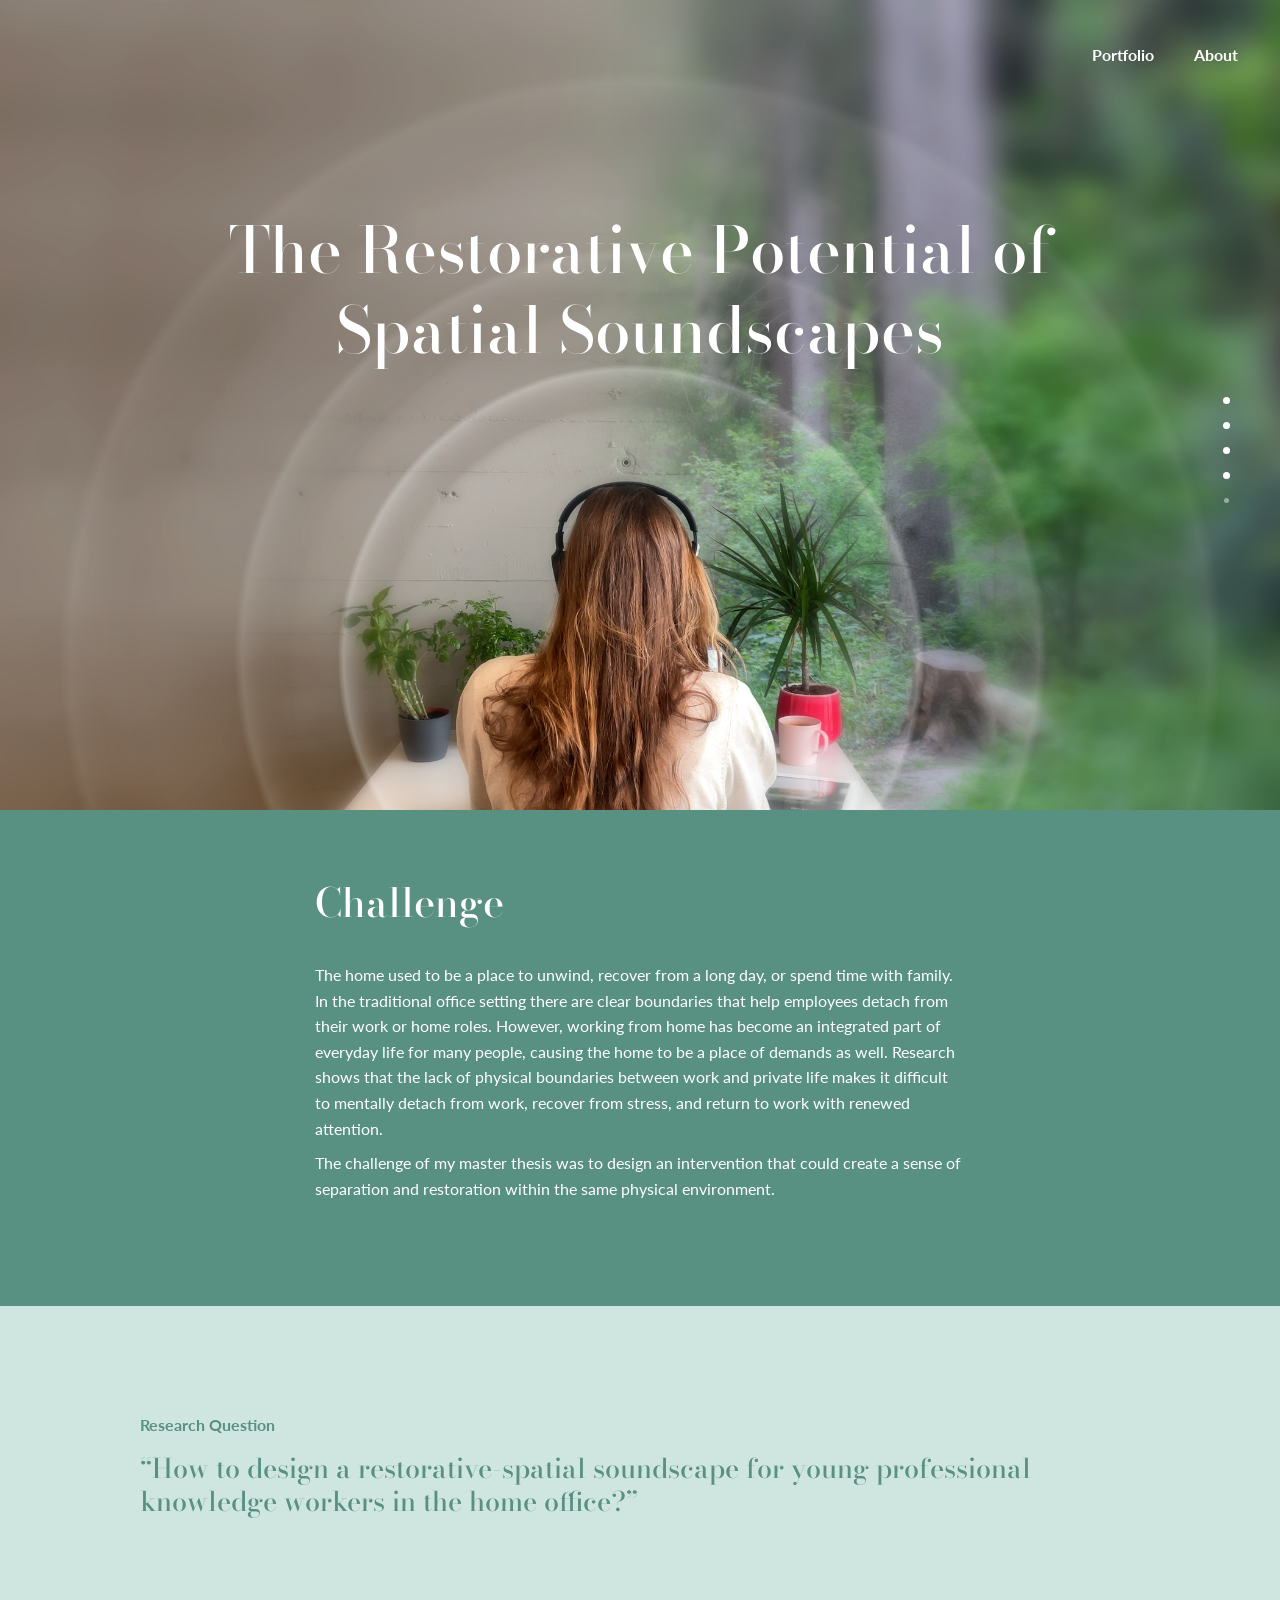
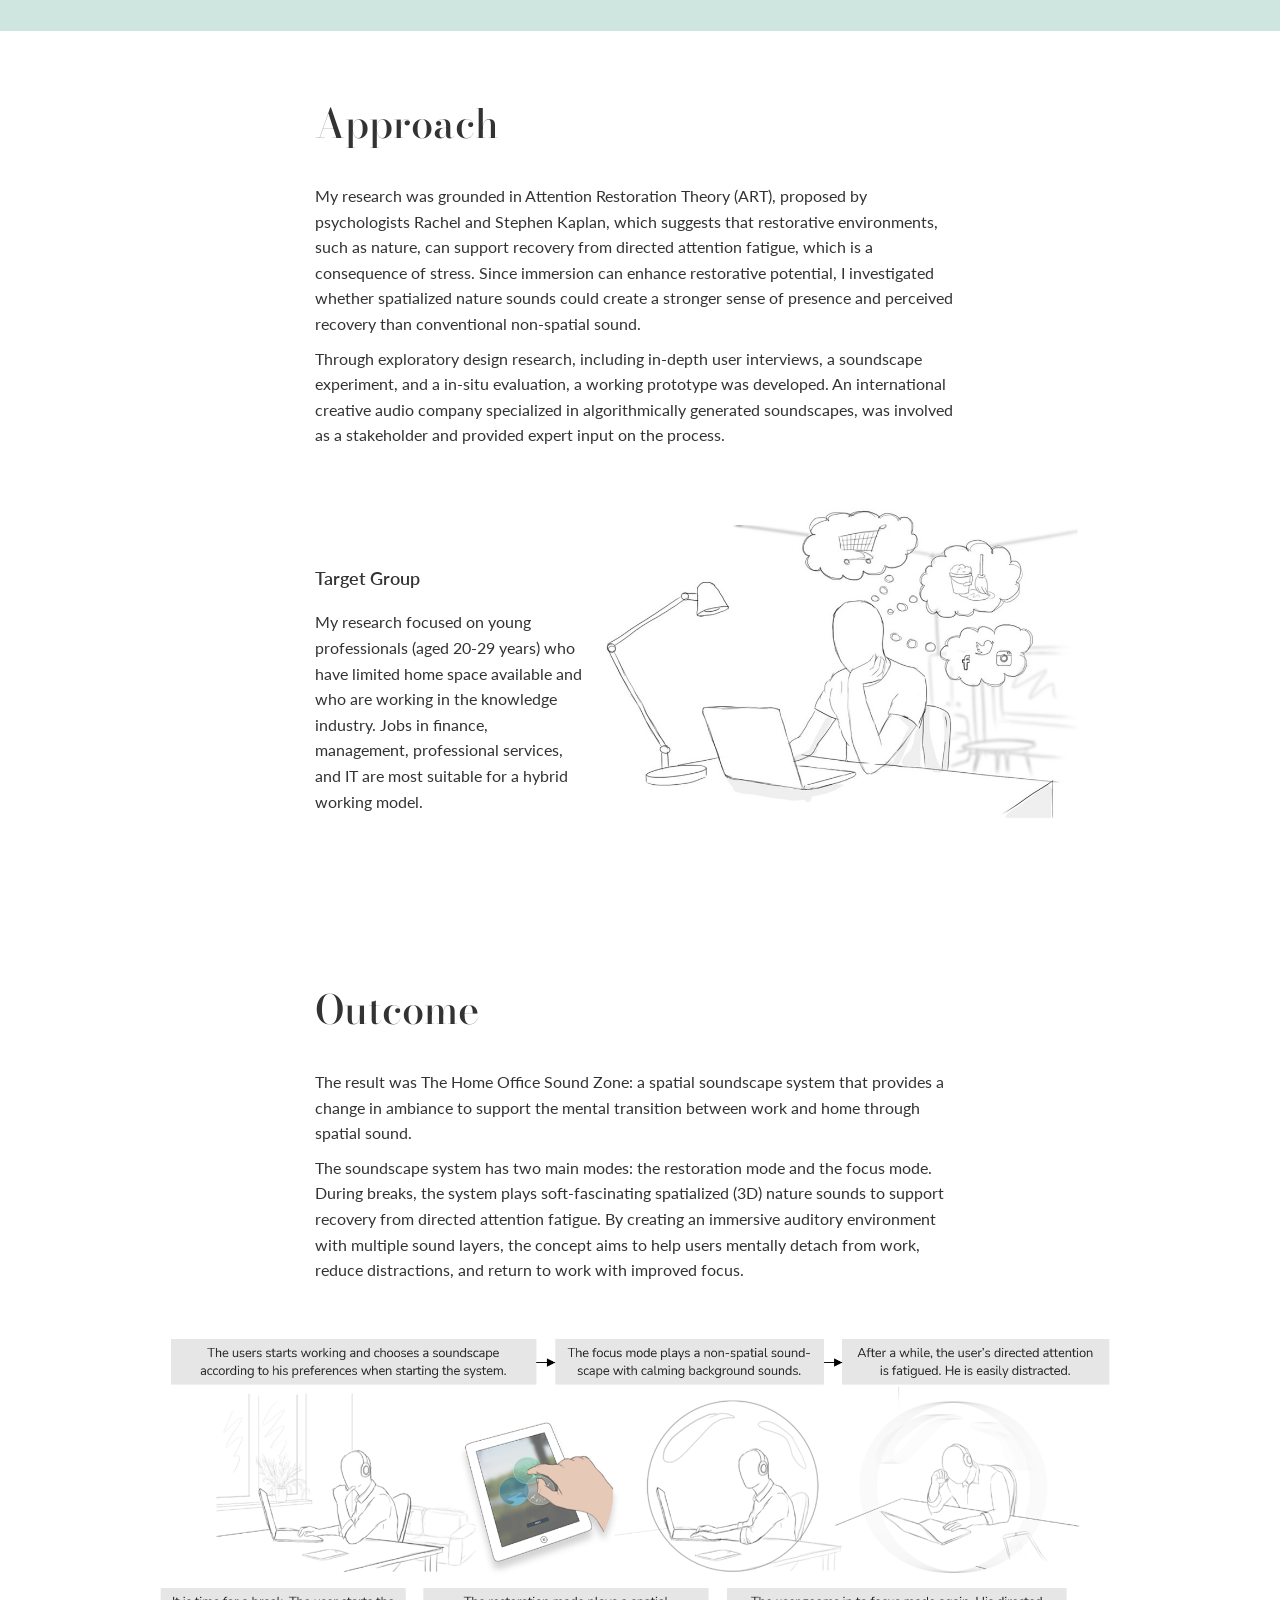
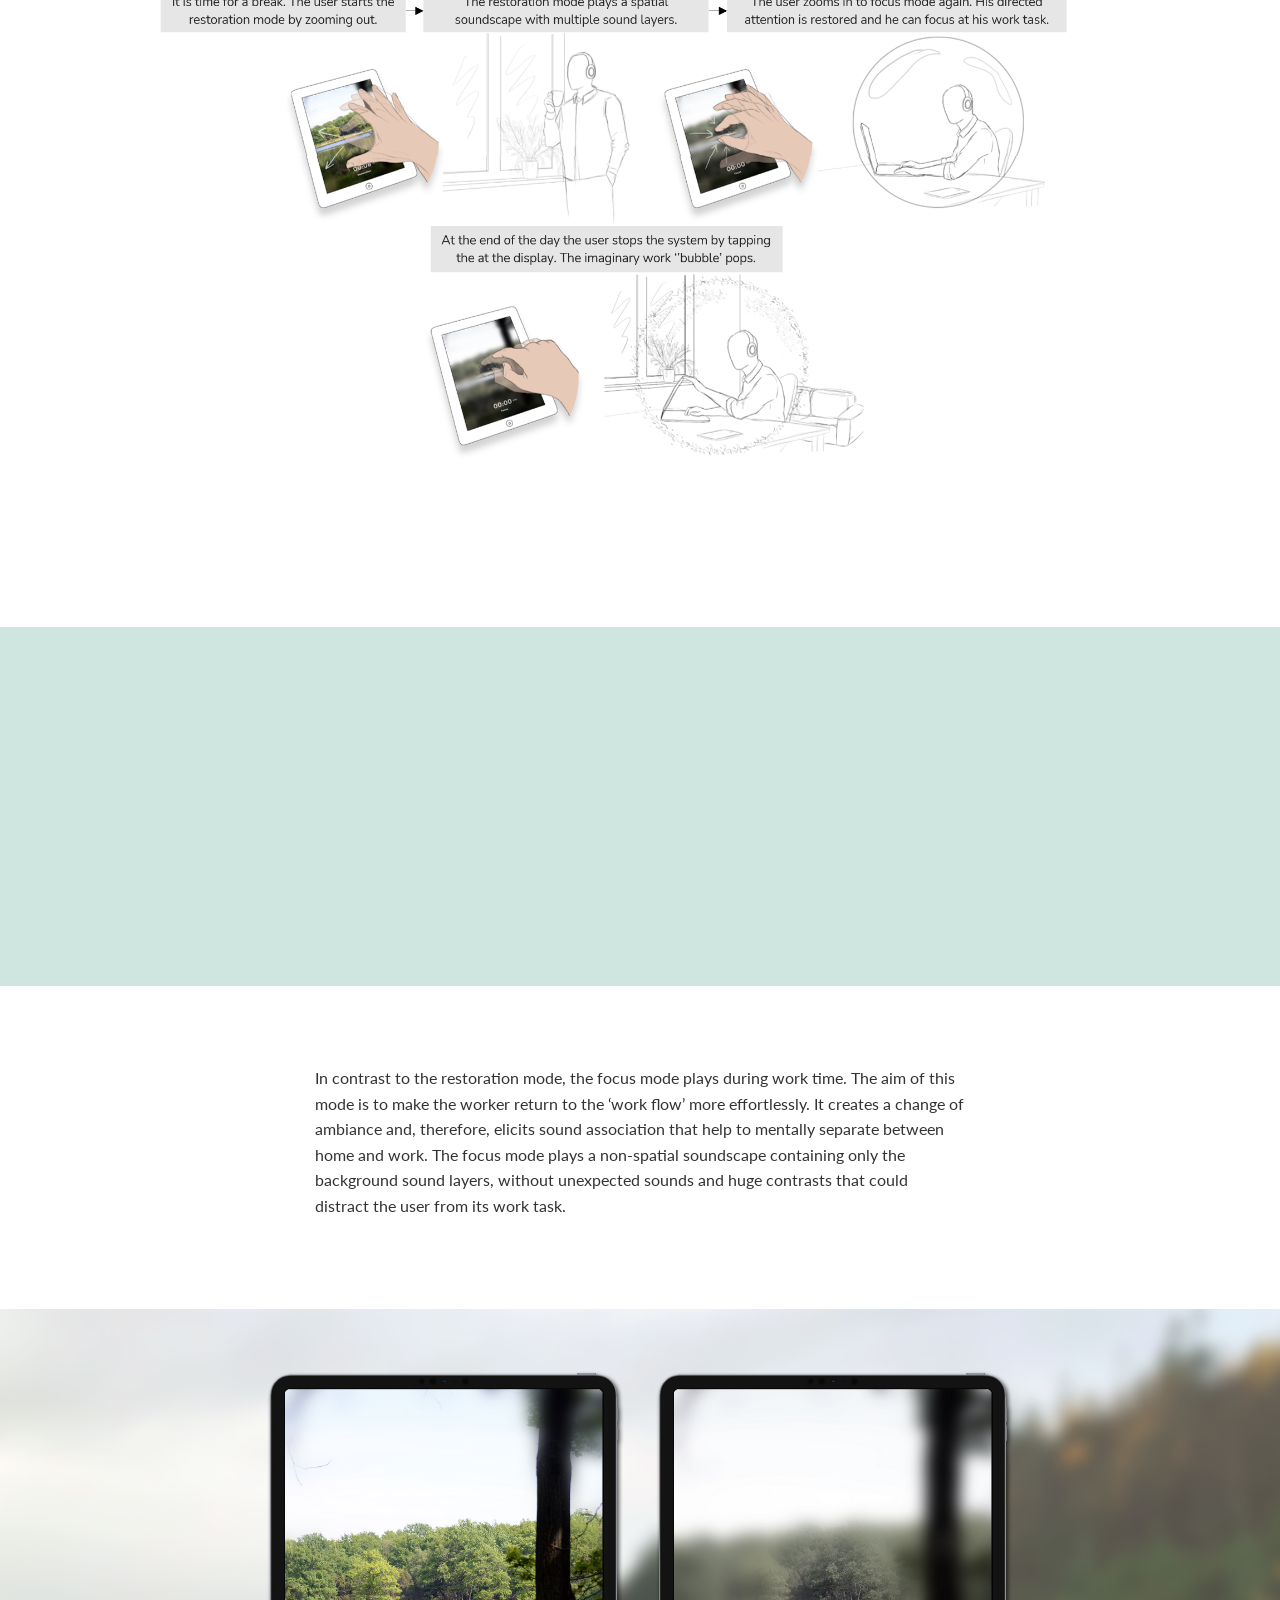
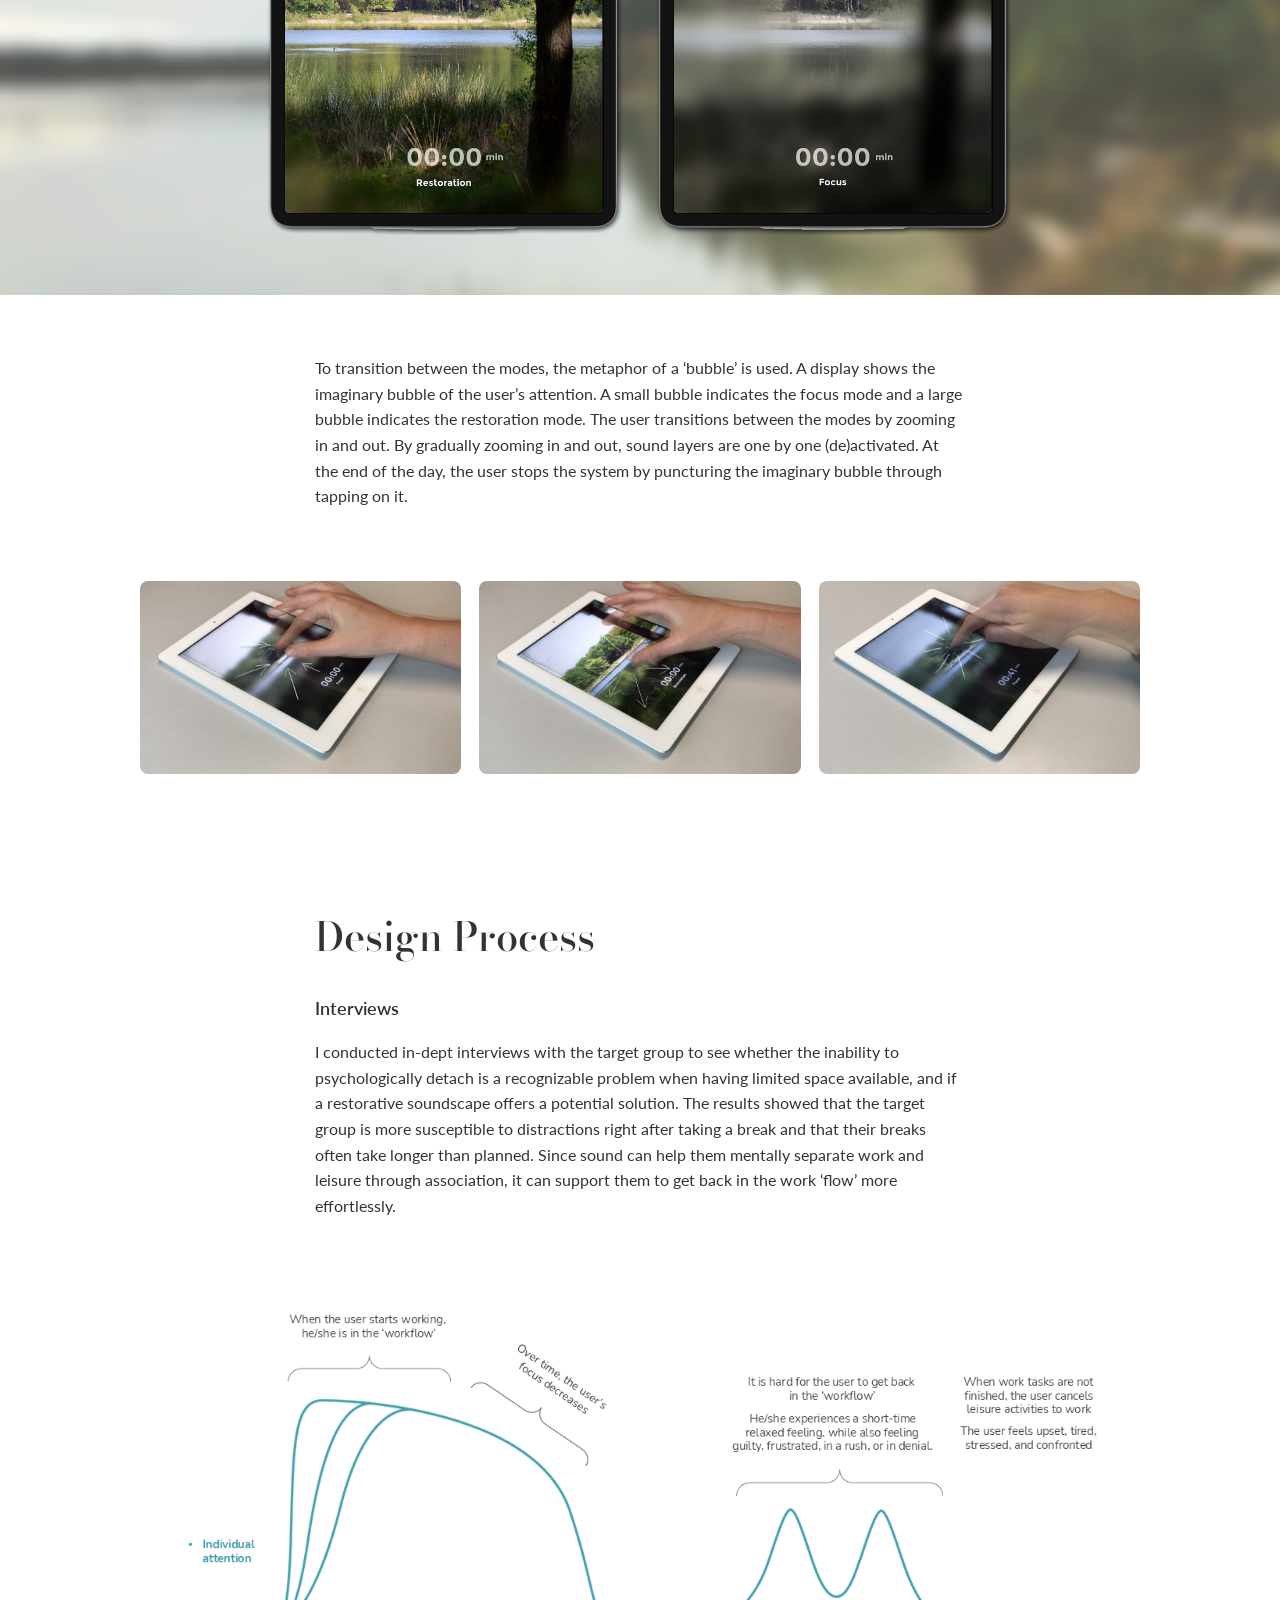
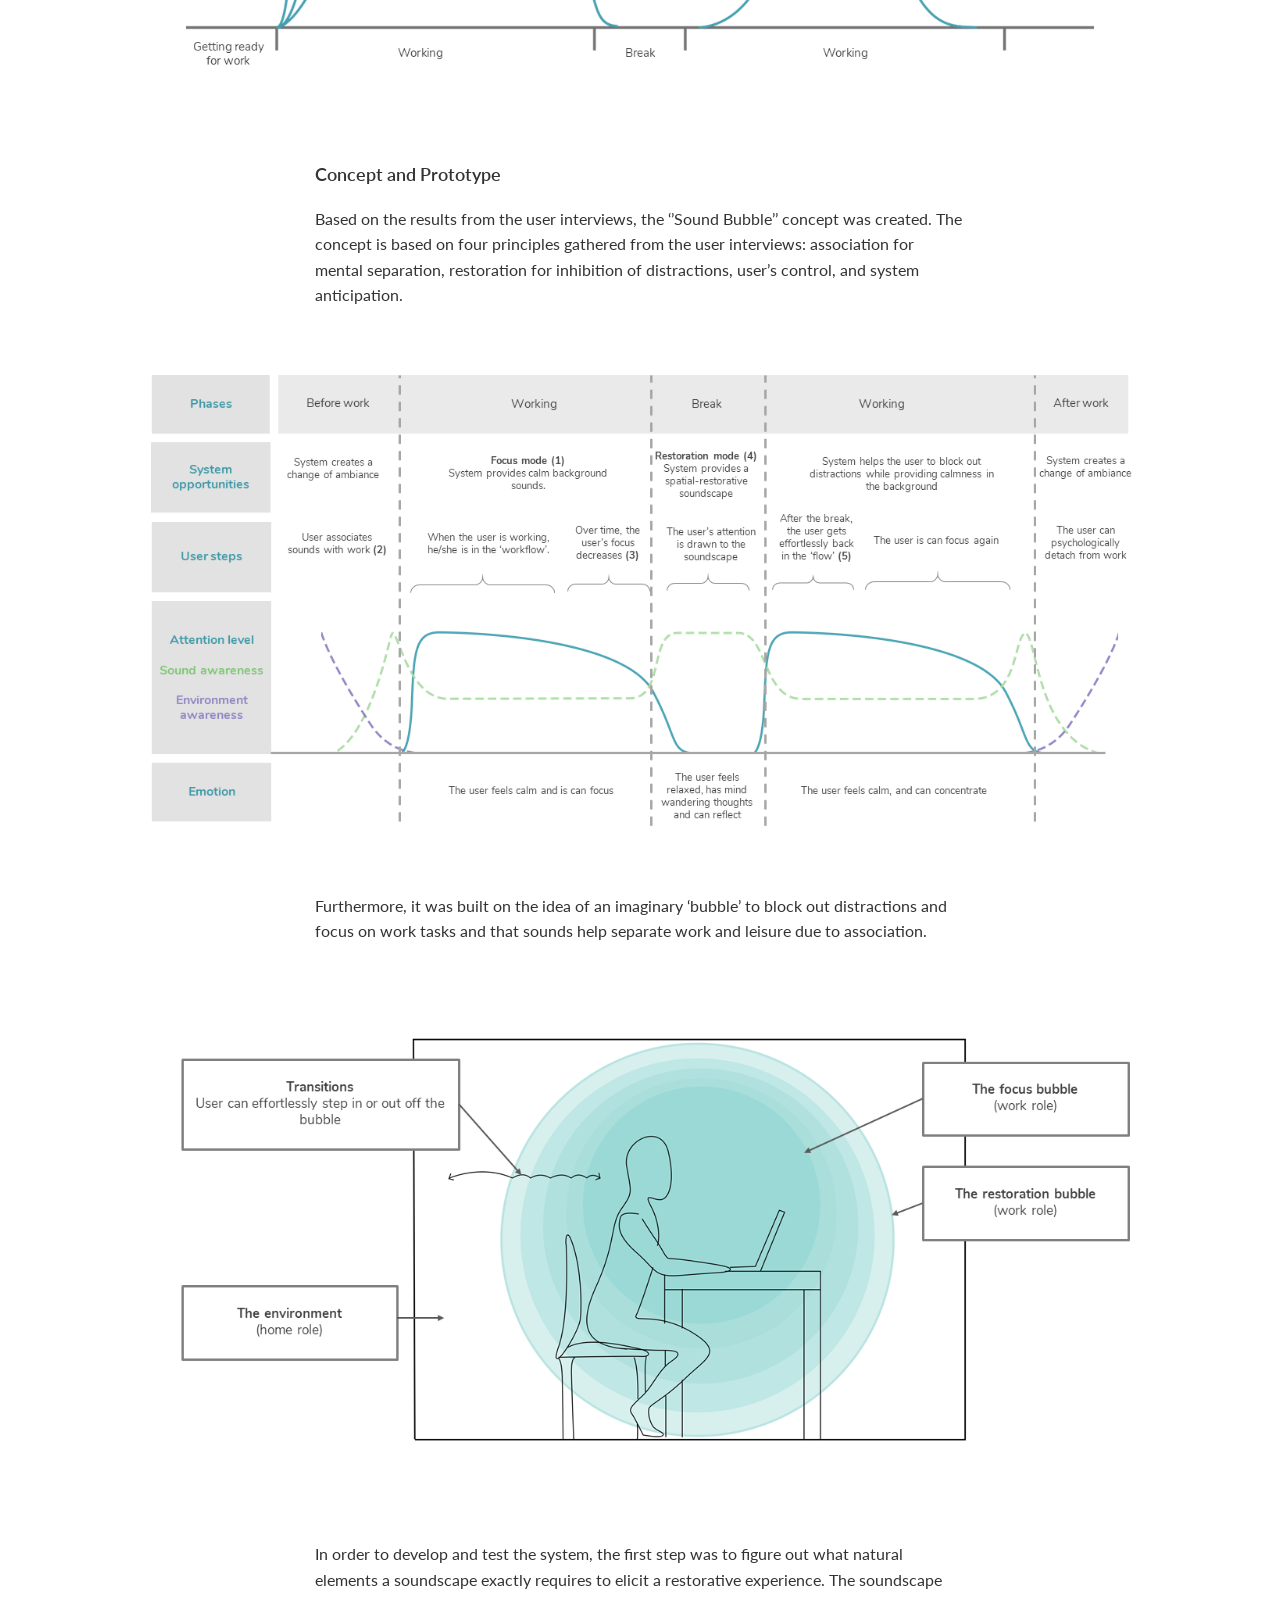
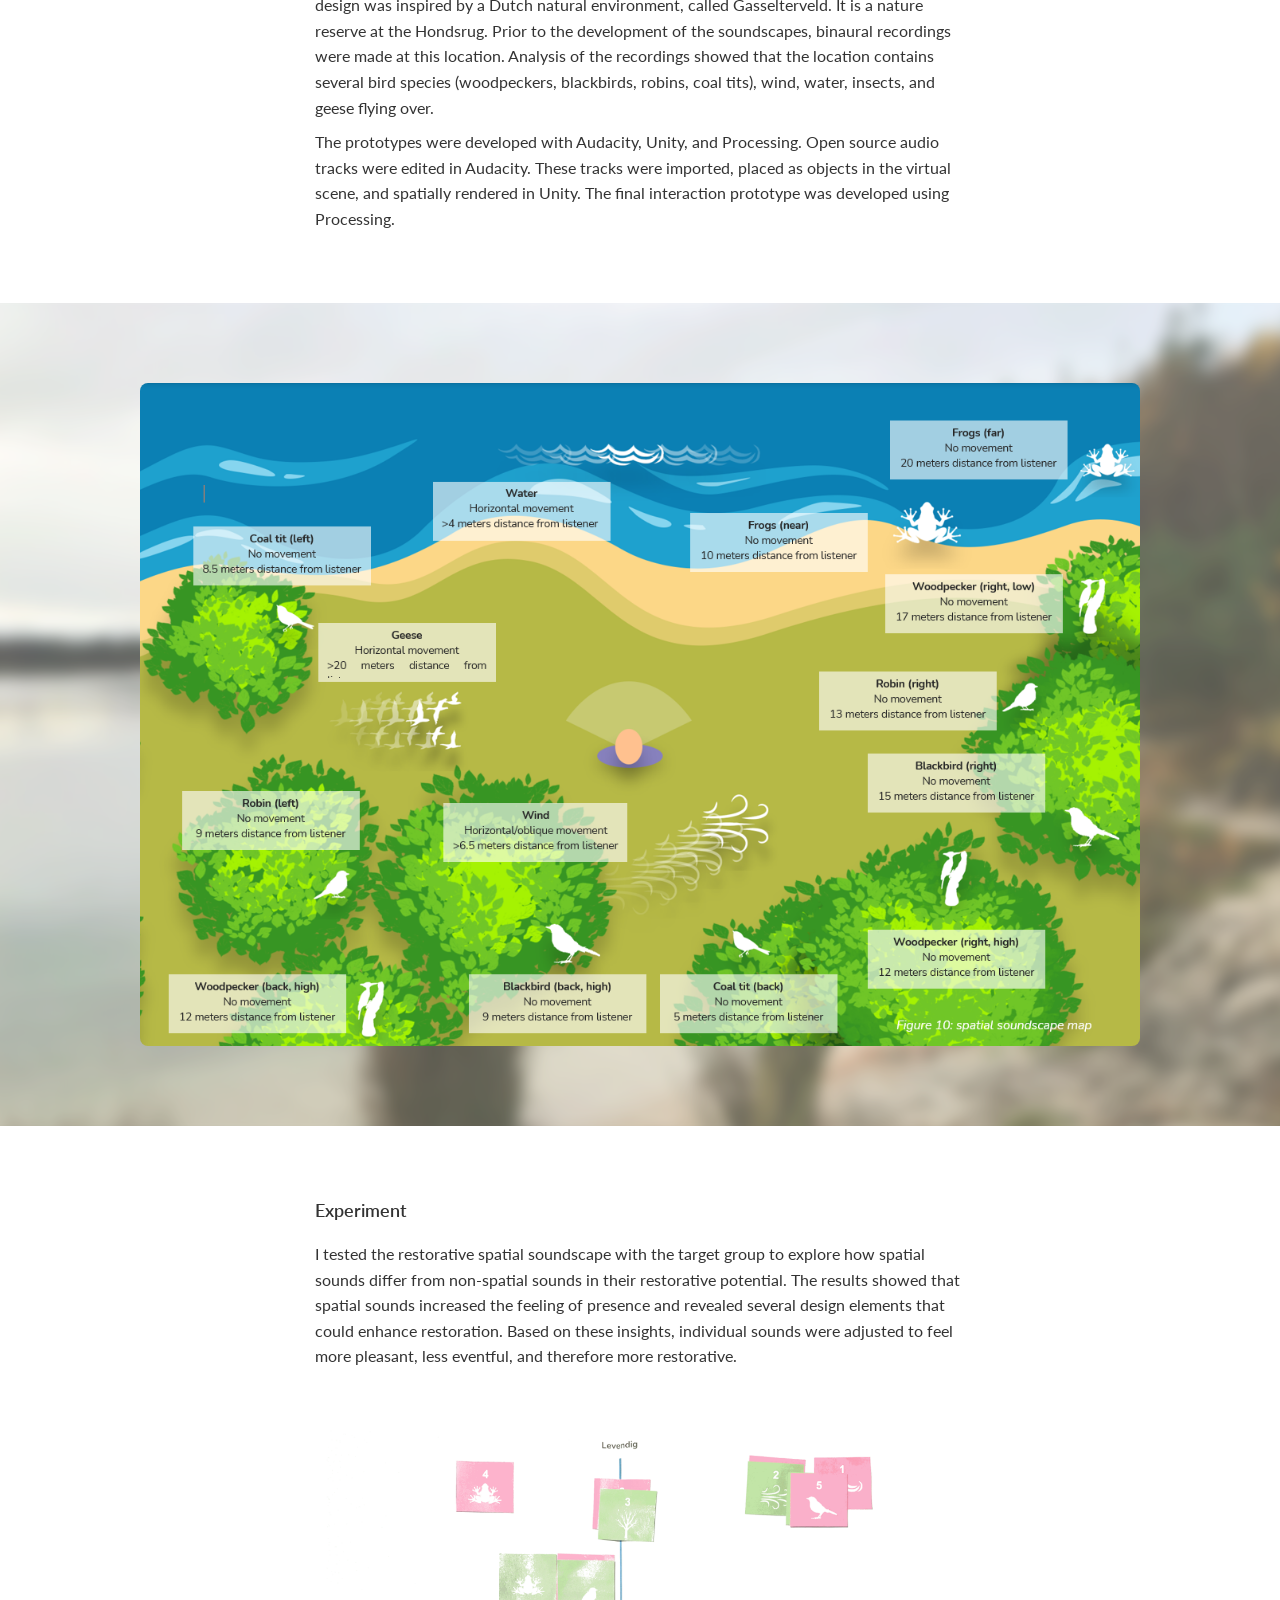
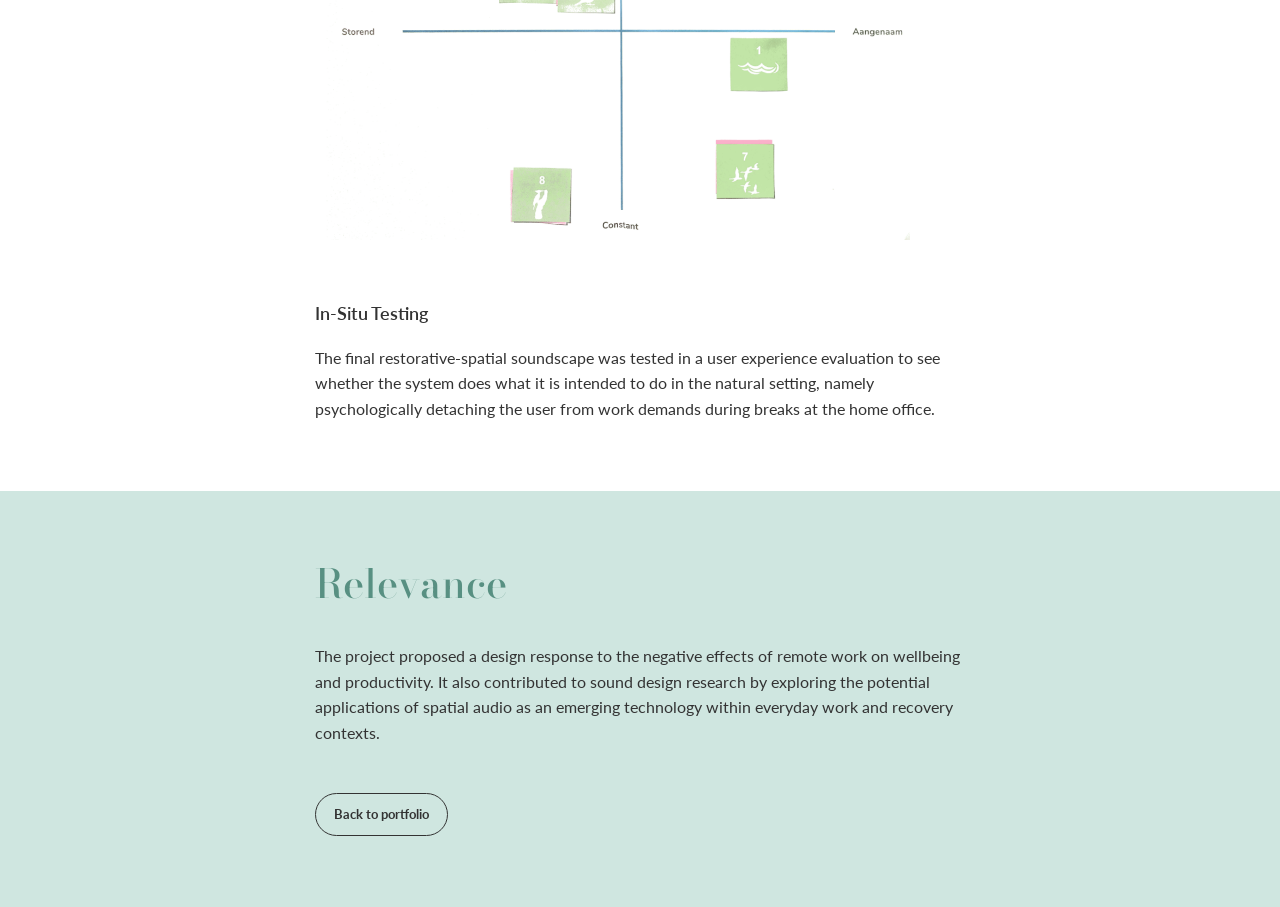
==== commit f8da179c: "Fix HTML encoding issues in project-home-office.html" ====
--- a/project-home-office.html
+++ b/project-home-office.html
@@ -261,7 +261,7 @@
 
         <div class="project-detail-full project-detail-image-block">
           <img
-            src="pictures/homeofficesoundzoneproblemcontext.png"
+            src="pictures/homeofficesoundzoneproblemcontext.PNG"
             alt="Home Office Sound Zone problem context"
           >
         </div>
@@ -278,7 +278,7 @@
 
         <div class="project-detail-full project-detail-image-block">
           <img
-            src="pictures/homeofficesoundzonestoryboarduserjourney.png"
+            src="pictures/homeofficesoundzonestoryboarduserjourney.PNG"
             alt="Home Office Sound Zone storyboard user journey"
           >
         </div>
@@ -373,4 +373,4 @@
 
   <script src="script.js"></script>
 </body>
-</html>+</html>
